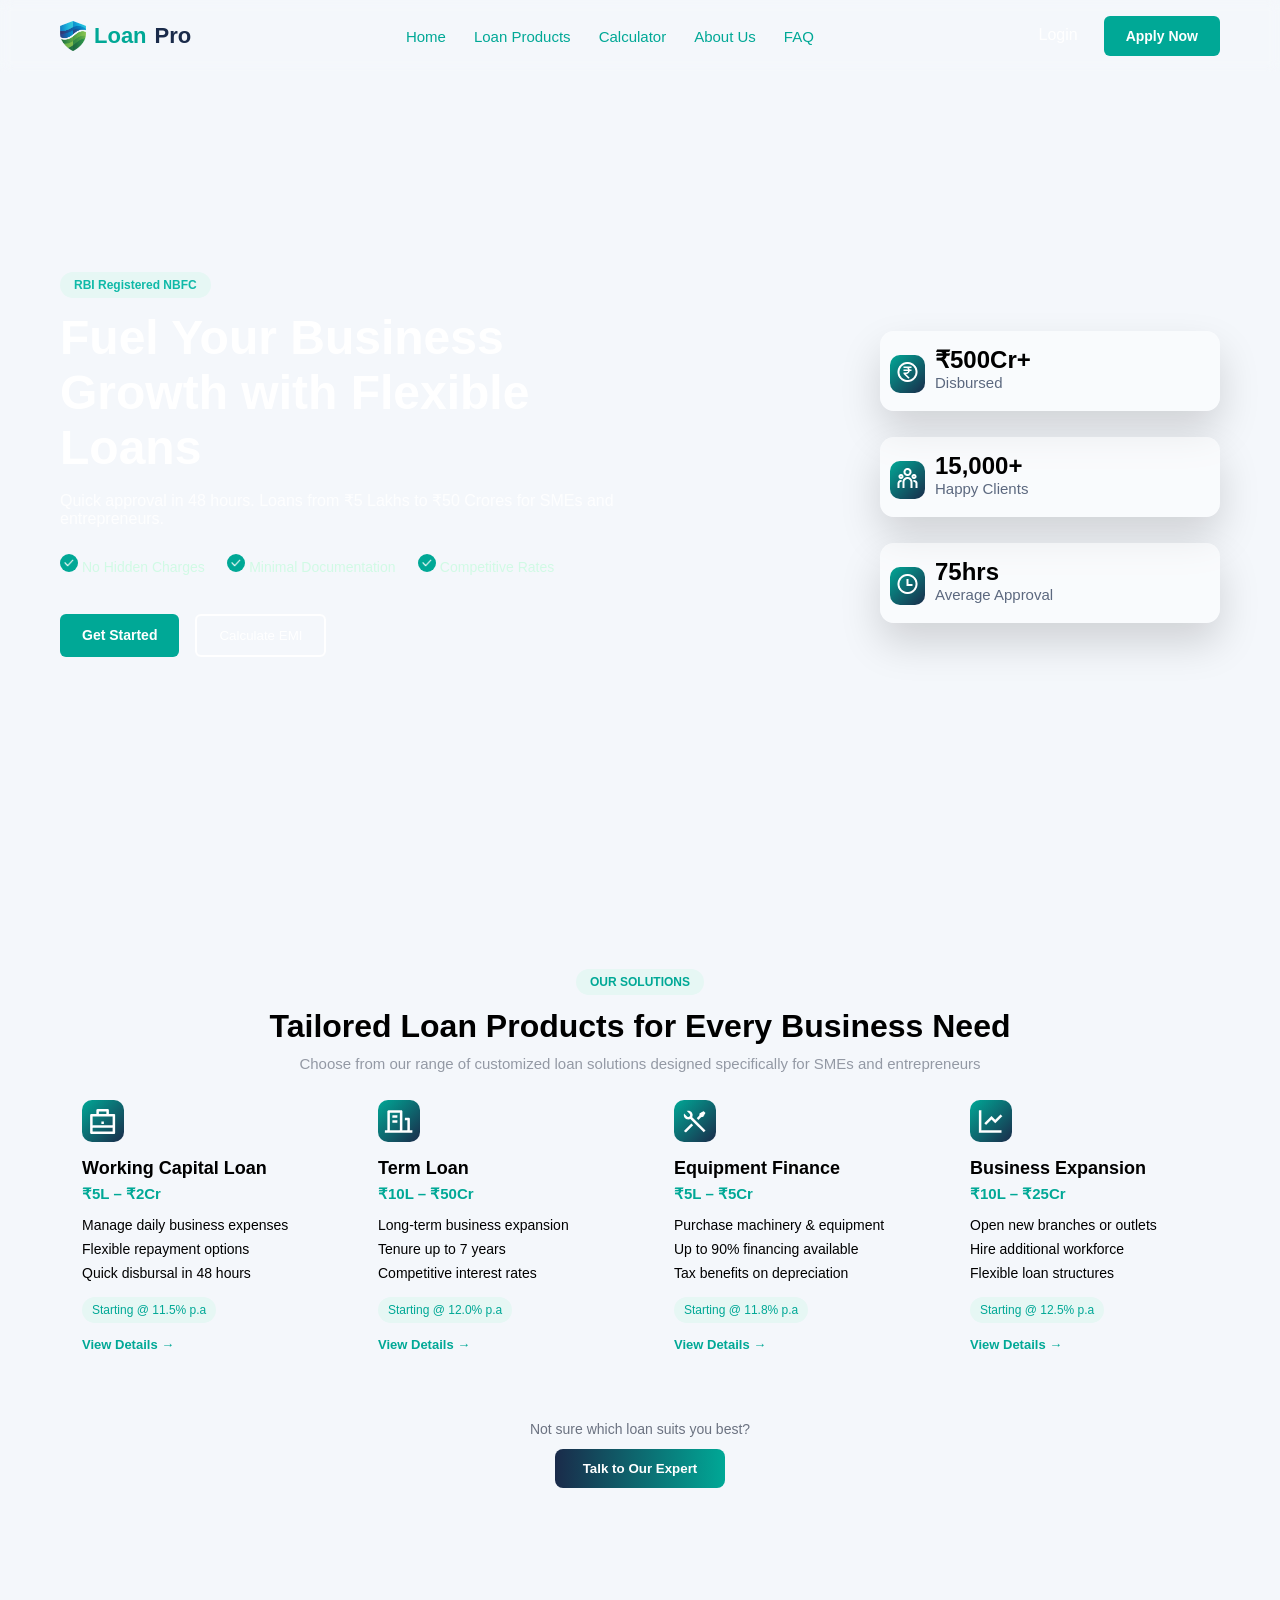
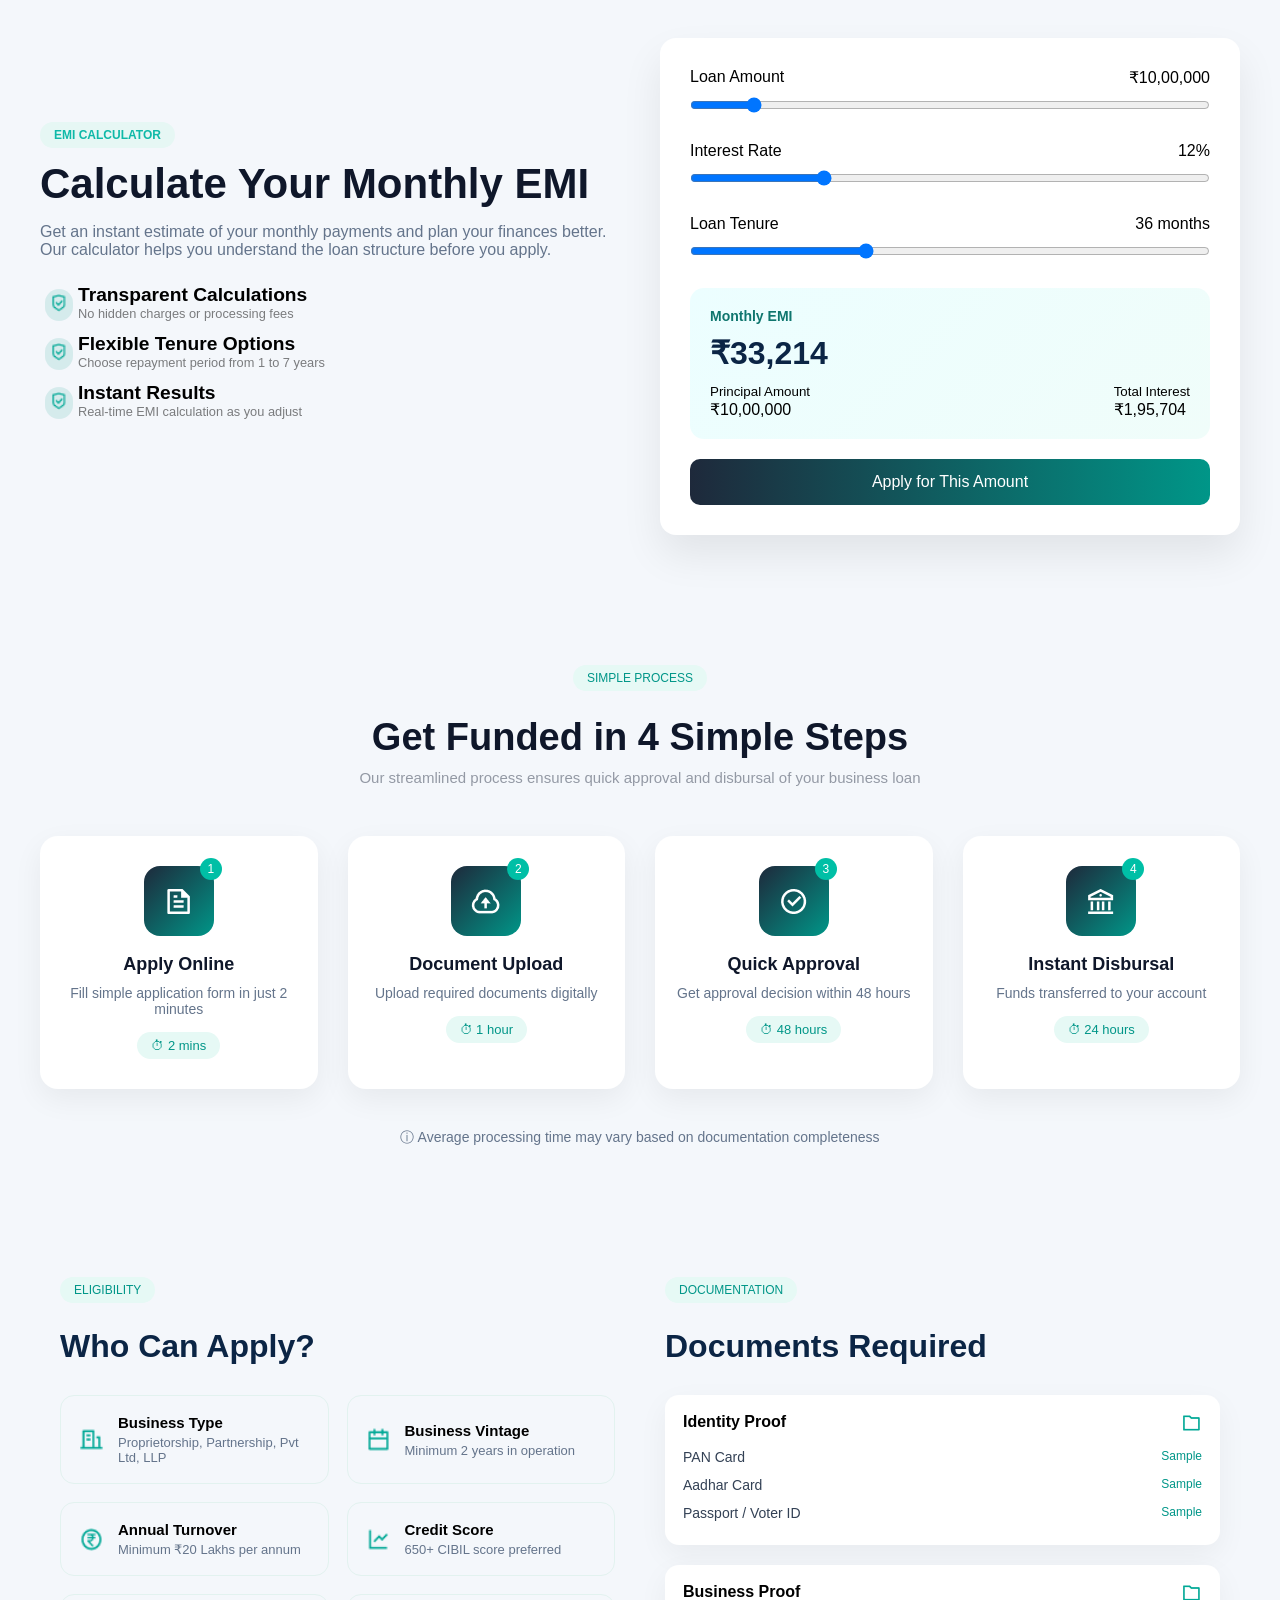
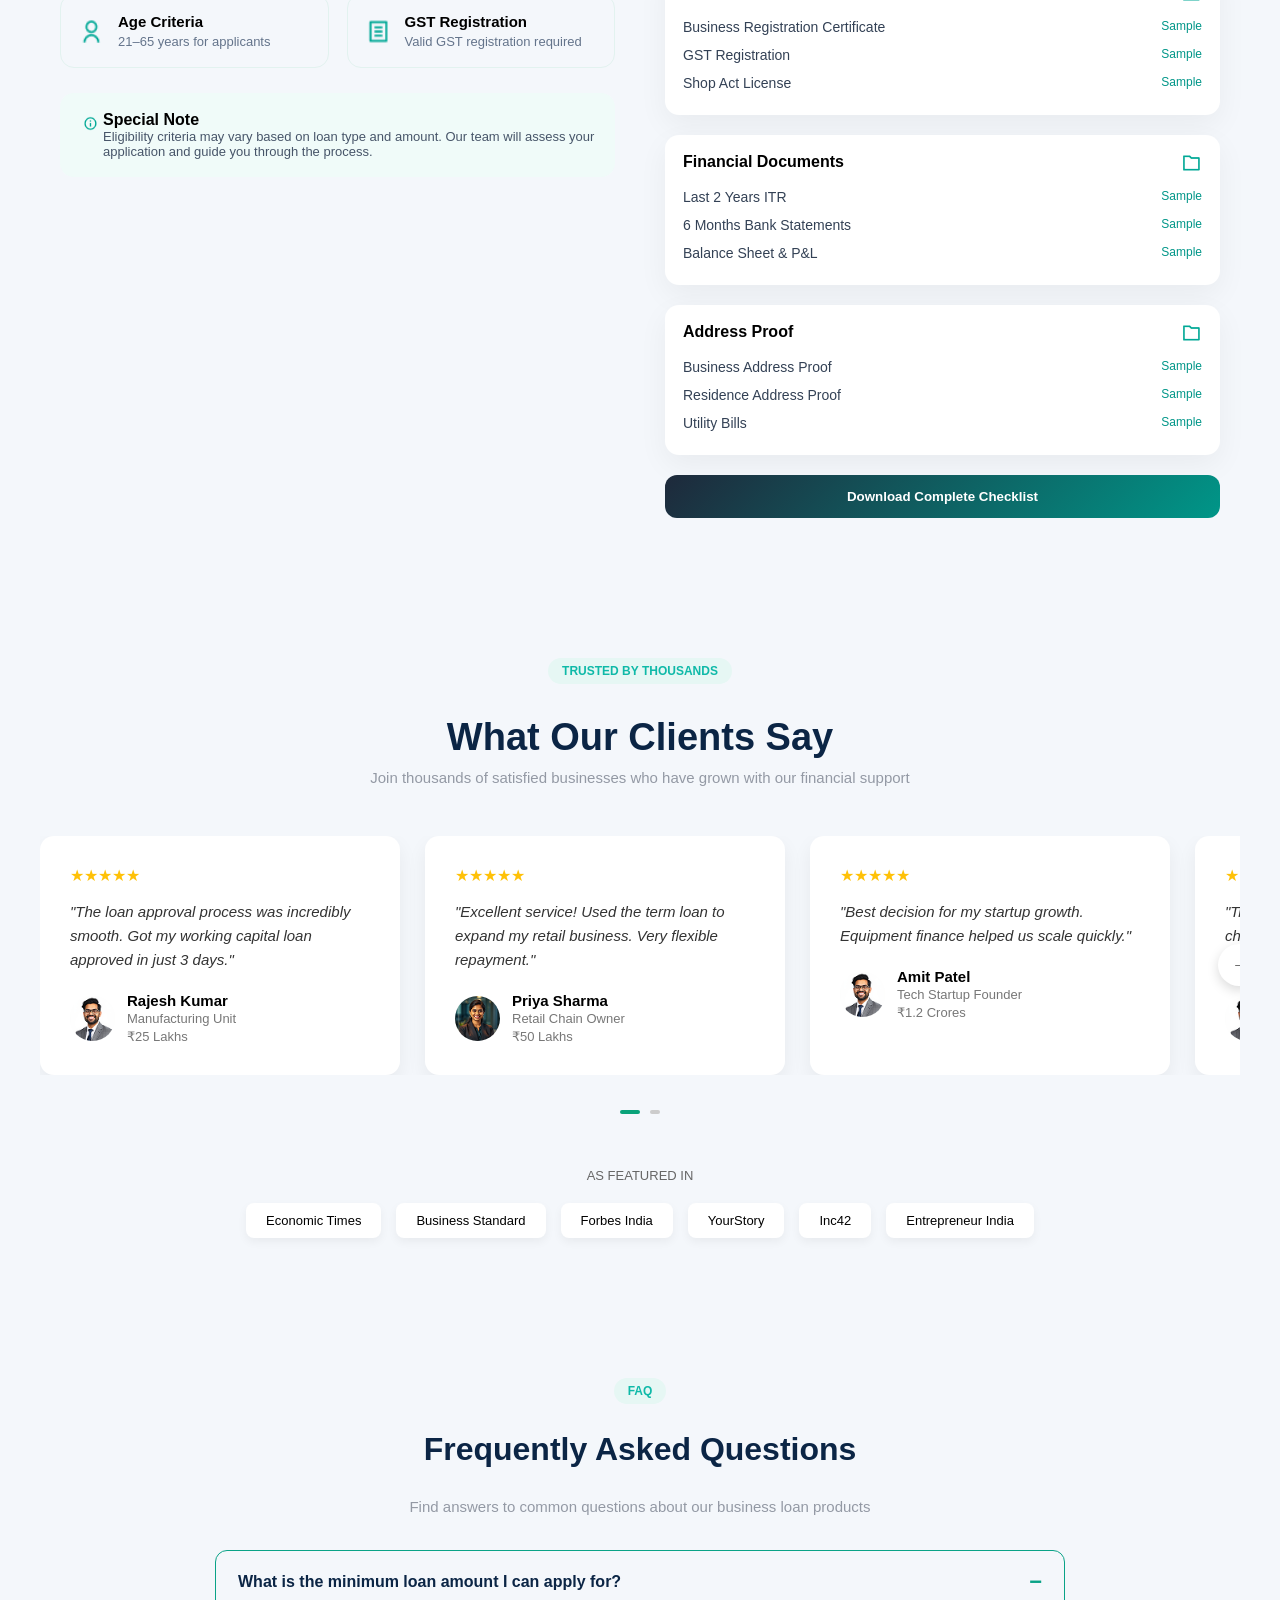
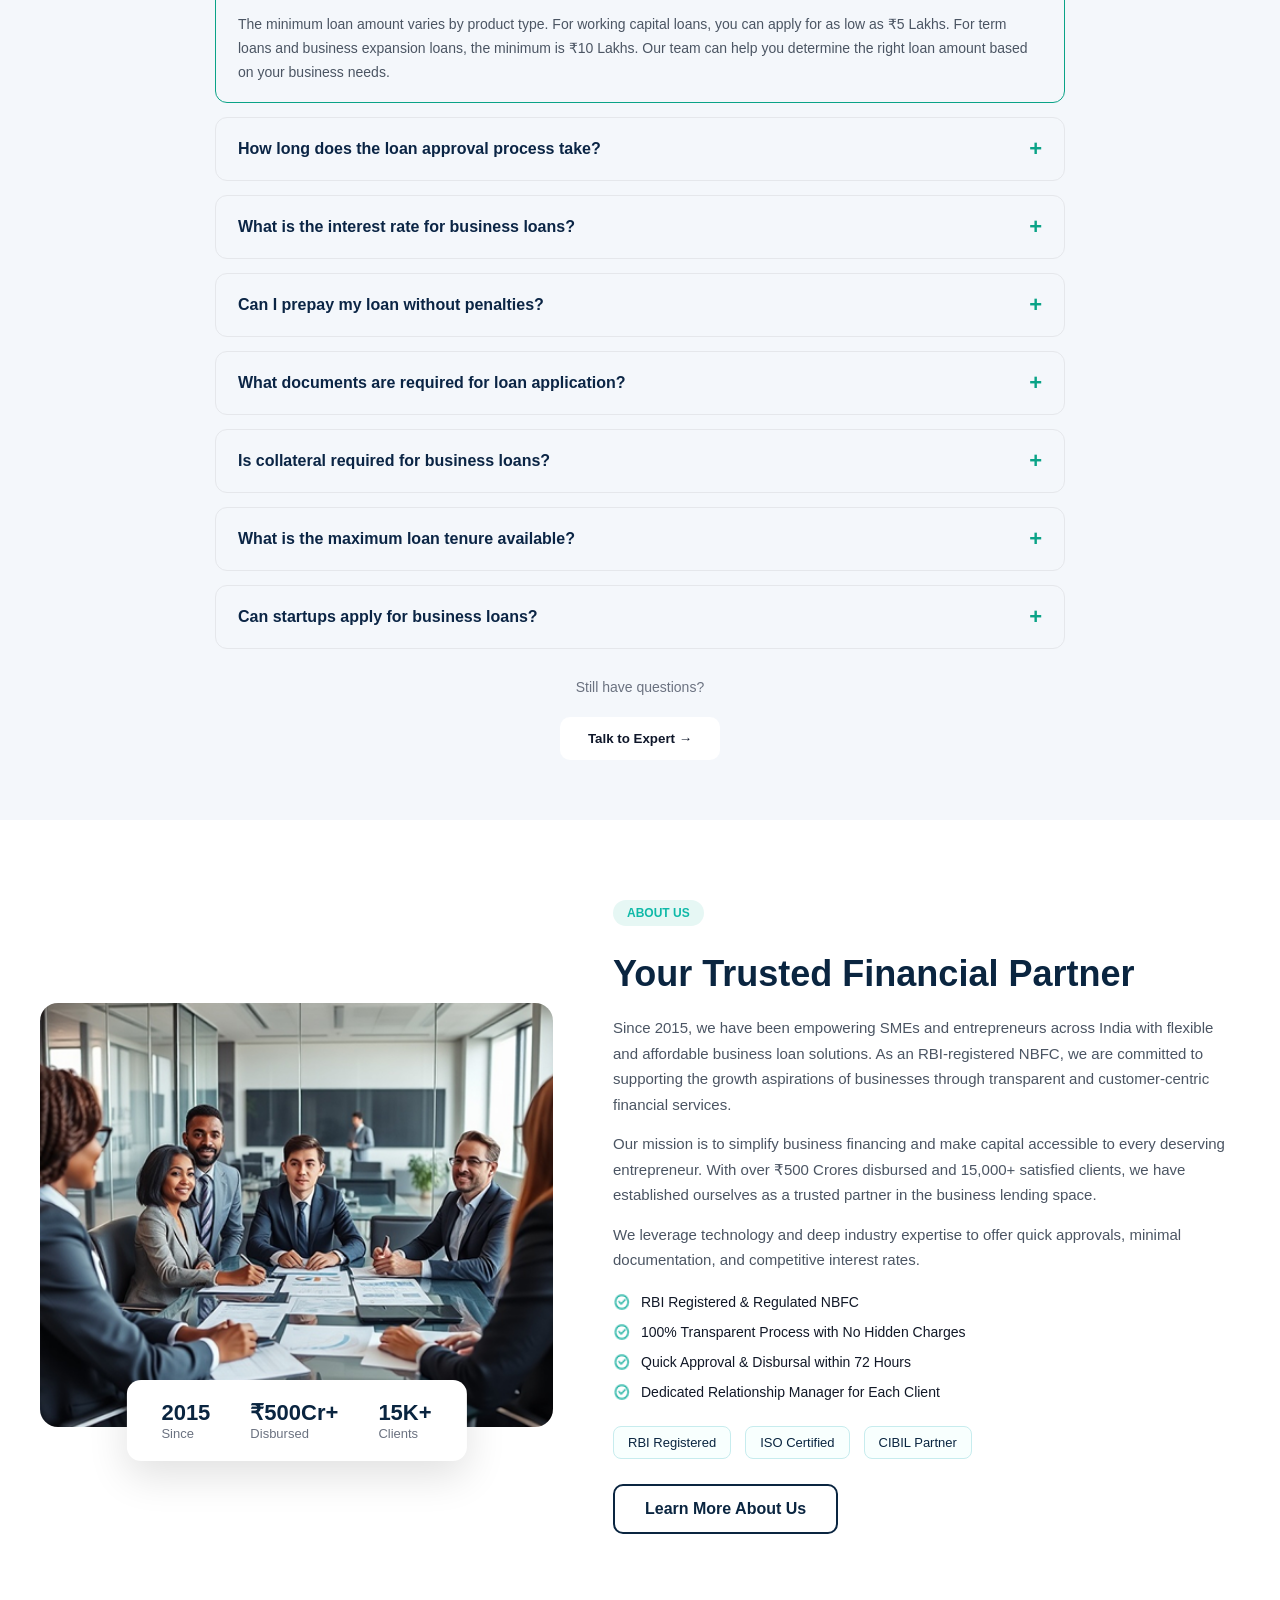
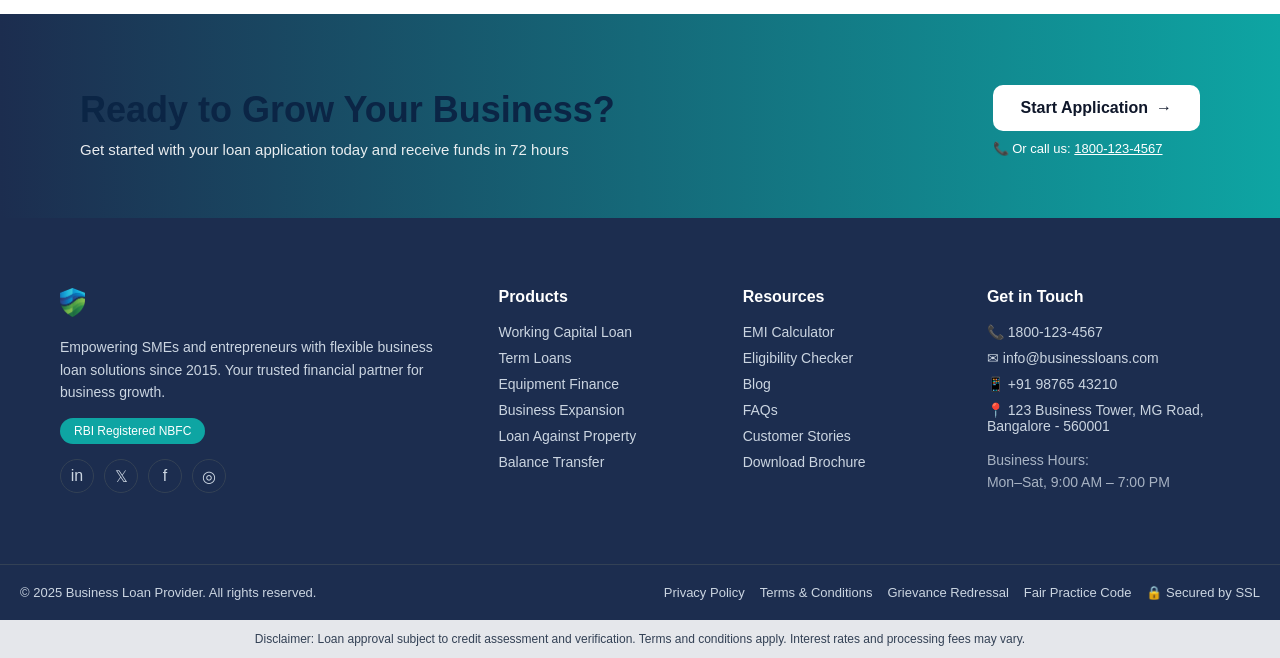
==== index.html @ 63d8c508 "first commit" ====
<!DOCTYPE html>
<html lang="en">
<head>
  <meta charset="UTF-8" />
  <meta name="viewport" content="width=device-width, initial-scale=1.0" />
  <!-- Primary SEO -->
  <title>Business Loans for SMEs in India | Quick Approval in 48 Hours – LoanPro</title>
  <meta name="description" content="Get instant business loans from ₹5 Lakhs to ₹50 Crores. RBI registered NBFC offering working capital, term loans & equipment finance with quick approval and minimal documentation." />
  <meta name="keywords" content="business loan, SME loan, working capital loan, term loan, equipment finance, RBI registered NBFC, instant business loan India" />
  <meta name="author" content="LoanPro" />
  <meta name="robots" content="index, follow" />

  <!-- Canonical -->
  <link rel="canonical" href="https://www.loanpro.com/" />

  <!-- Open Graph (Facebook / LinkedIn) -->
  <meta property="og:title" content="Business Loans for SMEs | Quick Approval – LoanPro" />
  <meta property="og:description" content="Flexible business loans with fast approval, competitive rates & transparent process. Apply online today." />
  <meta property="og:type" content="website" />
  <meta property="og:url" content="https://www.loanpro.com/" />
  <meta property="og:image" content="https://www.loanpro.com/img_res/loan_Pro.png" />

  <!-- Twitter Card -->
  <meta name="twitter:card" content="summary_large_image" />
  <meta name="twitter:title" content="Business Loans for SMEs | LoanPro" />
  <meta name="twitter:description" content="Loans from ₹5L to ₹50Cr with quick approval & minimal documents." />
  <meta name="twitter:image" content="https://www.loanpro.com/img_res/loan_Pro.png" />

  <link rel="stylesheet" href="style.css" />
</head>
<body>

<header class="navbar">
  <div class="logo">
    <img src="img_res/loan_Pro.png" alt="LoanPro Logo">
    Loan<span>Pro</span>
  </div>

  <nav class="nav-links" id="navLinks">
    <a href="#">Home</a>
    <a href="#">Loan Products</a>
    <a href="#">Calculator</a>
    <a href="#">About Us</a>
    <a href="#">FAQ</a>
  </nav>

  <div class="nav-actions">
    <a href="#" class="login">Login</a>
    <a href="#" class="btn-primary">Apply Now</a>
  </div>

  <div class="menu-icon" onclick="toggleMenu()">☰</div>
</header>


<section class="hero">

  <!-- LEFT CONTENT -->
  <div class="hero-content">
    <span class="badge">RBI Registered NBFC</span>

    <h1>Fuel Your Business<br>Growth with Flexible Loans</h1>

    <p>
      Quick approval in 48 hours. Loans from ₹5 Lakhs to ₹50 Crores
      for SMEs and entrepreneurs.
    </p>

      <div class="features">
      <span><img class="tick-icon" src="img_res/icons/tick.png" alt="tick icon"> No Hidden Charges</span>
      <span><img class="tick-icon" src="img_res/icons/tick.png" alt="tick icon"> Minimal Documentation</span>
      <span><img class="tick-icon" src="img_res/icons/tick.png" alt="tick icon"> Competitive Rates</span>
    </div>
    <br>

    <div class="hero-buttons">
      <button class="btn-primary">Get Started</button>
      <button class="btn-outline">Calculate EMI</button>
    </div>

  
  </div>

  <!-- RIGHT STATS -->
  <div class="stats-wrapper">
  <div class="stat-card">
    <div class="stat-card-flex">
      <div class="stat-card-icon">
        <img src="img_res/icons/rupees.png" alt="">
      </div>
      <div class="stat-card-text">  <h2>₹500Cr+</h2>
        <p>Disbursed</p></div>
    </div>

    <div class="stat-popup">
      Total loan amount successfully disbursed
    </div>
  
  </div>

  <div class="stat-card">
    <div class="stat-card-flex">
      <div class="stat-card-icon">
        <img src="img_res/icons/peoples.png" alt="">
      </div>
      <div class="stat-card-text">
      <h2>15,000+</h2>
      <p>Happy Clients</p></div>
    </div>

      <div class="stat-popup">Businesses funded across India</div>
    </div>


    <div class="stat-card">
    <div class="stat-card-flex">
      <div class="stat-card-icon">
        <img src="img_res/icons/clock.png" alt="">
      </div>
      <div class="stat-card-text">
      <h2>75hrs</h2>
      <p>Average Approval</p></div>
    </div>

      <div class="stat-popup">Aerage time of approval</div>
    </div>
</div>
</section>
<!-- SOLUTIONS -->
<section class="solutions">

  <span class="section-badge">OUR SOLUTIONS</span>
  <h2>Tailored Loan Products for Every Business Need</h2>
  <p class="subtitle">
    Choose from our range of customized loan solutions designed specifically
    for SMEs and entrepreneurs
  </p>

  <div class="card-grid">

    <!-- CARD 1 -->
    <div class="loan-card">
      <div class="loan-icon"><img src="img_res/icons/work.png" alt=""></div>
      <h3>Working Capital Loan</h3>
      <h4>₹5L – ₹2Cr</h4>
      <ul>
        <li>Manage daily business expenses</li>
        <li>Flexible repayment options</li>
        <li>Quick disbursal in 48 hours</li>
      </ul>
      <span class="rate">Starting @ 11.5% p.a</span>
      <br>
      <a href="#" class="details">View Details →</a>

      <div class="hover-popup">
        Ideal for short-term operational needs
      </div>
    </div>

    <!-- CARD 2 -->
    <div class="loan-card">
      <div class="loan-icon"><img src="img_res/icons/bulding.png" alt=""></div>
      <h3>Term Loan</h3>
      <h4>₹10L – ₹50Cr</h4>
      <ul>
        <li>Long-term business expansion</li>
        <li>Tenure up to 7 years</li>
        <li>Competitive interest rates</li>
      </ul>
      <span class="rate">Starting @ 12.0% p.a</span>
      <br>
      <a href="#" class="details">View Details →</a>

      <div class="hover-popup">
        Best for large-scale investments
      </div>
    </div>

    <!-- CARD 3 -->
    <div class="loan-card">
      <div class="loan-icon"><img src="img_res/icons/equipment.png" alt=""></div>
      <h3>Equipment Finance</h3>
      <h4>₹5L – ₹5Cr</h4>
      <ul>
        <li>Purchase machinery & equipment</li>
        <li>Up to 90% financing available</li>
        <li>Tax benefits on depreciation</li>
      </ul>
      <span class="rate">Starting @ 11.8% p.a</span>
      <br>
      <a href="#" class="details">View Details →</a>

      <div class="hover-popup">
        Upgrade infrastructure easily
      </div>
    </div>

    <!-- CARD 4 -->
    <div class="loan-card">
      <div class="loan-icon"><img src="img_res/icons/graph.png" alt=""></div>
      <h3>Business Expansion</h3>
      <h4>₹10L – ₹25Cr</h4>
      <ul>
        <li>Open new branches or outlets</li>
        <li>Hire additional workforce</li>
        <li>Flexible loan structures</li>
      </ul>
      <span class="rate">Starting @ 12.5% p.a</span>
      <br>
      <a href="#" class="details">View Details →</a>

      <div class="hover-popup">
        Scale your business confidently
      </div>
    </div>

  </div>

  <p class="help-text">Not sure which loan suits you best?</p>
  <button class="expert-btn">Talk to Our Expert</button>

</section>

<!-- emi calculator -->

<section class="emi-section">
  <div class="emi-container">

    <!-- LEFT CONTENT -->
    <div class="emi-left">
      <span class="badge">EMI CALCULATOR</span>
      <h1>Calculate Your Monthly EMI</h1>
      <p class="desc">
        Get an instant estimate of your monthly payments and plan your finances better. Our calculator helps you understand the loan structure before you apply.
      </p>

      <div class="features">
        <div class="features-card">
          <div class="features-icon"><img src="img_res/icons/shieldMark.png" alt=""></div>
          <div class="features-text">
            <h5>Transparent Calculations</h5>
        <p>No hidden charges or processing fees</p>
          </div>
        </div>
      <div class="features-card">
          <div class="features-icon"><img src="img_res/icons/shieldMark.png" alt=""></div>
          <div class="features-text">
            <h5>Flexible Tenure Options</h5>
        <p>Choose repayment period from 1 to 7 years</p>
          </div>
        </div>
        <div class="features-card">
          <div class="features-icon"><img src="img_res/icons/shieldMark.png" alt=""></div>
          <div class="features-text">
            <h5>Instant Results</h5>
        <p>Real-time EMI calculation as you adjust</p>
          </div>
        </div>
      </div>
    </div>

    <!-- RIGHT CARD -->
    <div class="emi-card">

      <div class="slider-group">
        <label>Loan Amount <span id="loanAmountValue">₹10,00,000</span></label>
        <input type="range" min="500000" max="5000000" step="50000" value="1000000" id="loanAmount">
      </div>

      <div class="slider-group">
        <label>Interest Rate <span id="interestValue">12%</span></label>
        <input type="range" min="8" max="24" step="0.1" value="12" id="interestRate">
      </div>

      <div class="slider-group">
        <label>Loan Tenure <span id="tenureValue">36 months</span></label>
        <input type="range" min="12" max="84" step="1" value="36" id="loanTenure">
      </div>

      <div class="result-box">
        <h3>Monthly EMI</h3>
        <h2 id="emiValue">₹33,214</h2>

        <div class="result-row">
          <div>
            <small>Principal Amount</small>
            <p id="principal">₹10,00,000</p>
          </div>
          <div>
            <small>Total Interest</small>
            <p id="totalInterest">₹1,95,704</p>
          </div>
        </div>
      </div>

      <button class="apply-btn">Apply for This Amount</button>

    </div>

  </div>
</section>
<!-- simple process -->
 <section class="process-section">
  <span class="tag">SIMPLE PROCESS</span>
  <h2>Get Funded in 4 Simple Steps</h2>
  <p class="subtitle">
    Our streamlined process ensures quick approval and disbursal of your business loan
  </p>

  <div class="steps-container">

    <div class="step-card">
      <div class="icon-box">
        <img src="img_res/icons/form.png" alt="Apply"/>
        <span class="step-num">1</span>
      </div>
      <h3>Apply Online</h3>
      <p>Fill simple application form in just 2 minutes</p>
      <span class="time">⏱ 2 mins</span>
    </div>

    <div class="step-card">
      <div class="icon-box">
        <img src="img_res/icons/cloud.png" alt="Upload"/>
        <span class="step-num">2</span>
      </div>
      <h3>Document Upload</h3>
      <p>Upload required documents digitally</p>
      <span class="time">⏱ 1 hour</span>
    </div>

    <div class="step-card">
      <div class="icon-box">
        <img src="img_res/icons/approve.png" alt="Approval"/>
        <span class="step-num">3</span>
      </div>
      <h3>Quick Approval</h3>
      <p>Get approval decision within 48 hours</p>
      <span class="time">⏱ 48 hours</span>
    </div>

    <div class="step-card">
      <div class="icon-box">
        <img src="img_res/icons/prefeitura_Digital.png" alt="Disbursal"/>
        <span class="step-num">4</span>
      </div>
      <h3>Instant Disbursal</h3>
      <p>Funds transferred to your account</p>
      <span class="time">⏱ 24 hours</span>
    </div>

  </div>

  <p class="note">
    ⓘ Average processing time may vary based on documentation completeness
  </p>
</section>

<!-- eligiblity & Documentation -->

<section class="eligibility-docs">

  <!-- LEFT -->
  <div class="left">
    <span class="tag">ELIGIBILITY</span>
    <h2>Who Can Apply?</h2>

    <div class="grid">
      <div class="info-box">
        <img src="img_res/icons/building_green.png" />
        <div>
          <h4>Business Type</h4>
          <p>Proprietorship, Partnership, Pvt Ltd, LLP</p>
        </div>
      </div>

      <div class="info-box">
        <img src="img_res/icons/calender_green.png" />
        <div>
          <h4>Business Vintage</h4>
          <p>Minimum 2 years in operation</p>
        </div>
      </div>

      <div class="info-box">
        <img src="img_res/icons/rupees_green.png" />
        <div>
          <h4>Annual Turnover</h4>
          <p>Minimum ₹20 Lakhs per annum</p>
        </div>
      </div>

      <div class="info-box">
        <img src="img_res/icons/graph_green.png" />
        <div>
          <h4>Credit Score</h4>
          <p>650+ CIBIL score preferred</p>
        </div>
      </div>

      <div class="info-box">
        <img src="img_res/icons/profile_green.png" />
        <div>
          <h4>Age Criteria</h4>
          <p>21–65 years for applicants</p>
        </div>
      </div>

      <div class="info-box">
        <img src="img_res/icons/form_green.png" />
        <div>
          <h4>GST Registration</h4>
          <p>Valid GST registration required</p>
        </div>
      </div>
    </div>

    <div class="special-note">
       <img src="img_res/icons/info_green.png" />
      <div>
        <strong>Special Note</strong>
      <p>
        Eligibility criteria may vary based on loan type and amount.
        Our team will assess your application and guide you through the process.
      </p>
      </div>
    </div>
  </div>

  <!-- RIGHT -->
  <div class="right">
    <span class="tag">DOCUMENTATION</span>
    <h2>Documents Required</h2>

    <div class="doc-box">
      <div class="doc-head">
        <h4>Identity Proof</h4>
        <img src="img_res/icons/folder_green.png">
      </div>
      <ul>
        <li>PAN Card <a>Sample</a></li>
        <li>Aadhar Card <a>Sample</a></li>
        <li>Passport / Voter ID <a>Sample</a></li>
      </ul>
    </div>

    <div class="doc-box">
      <div class="doc-head">
        <h4>Business Proof</h4>
        <img src="img_res/icons/folder_green.png">
      </div>
      <ul>
        <li>Business Registration Certificate <a>Sample</a></li>
        <li>GST Registration <a>Sample</a></li>
        <li>Shop Act License <a>Sample</a></li>
      </ul>
    </div>

    <div class="doc-box">
      <div class="doc-head">
        <h4>Financial Documents</h4>
        <img src="img_res/icons/folder_green.png">
      </div>
      <ul>
        <li>Last 2 Years ITR <a>Sample</a></li>
        <li>6 Months Bank Statements <a>Sample</a></li>
        <li>Balance Sheet & P&L <a>Sample</a></li>
      </ul>
    </div>

    <div class="doc-box">
      <div class="doc-head">
        <h4>Address Proof</h4>
        <img src="img_res/icons/folder_green.png">
      </div>
      <ul>
        <li>Business Address Proof <a>Sample</a></li>
        <li>Residence Address Proof <a>Sample</a></li>
        <li>Utility Bills <a>Sample</a></li>
      </ul>
    </div>

    <button class="download-btn">Download Complete Checklist</button>
  </div>

</section>

<!-- clients -->
<section class="testimonials">
  <span class="badge">TRUSTED BY THOUSANDS</span>
  <h2>What Our Clients Say</h2>
  <p class="subtitle">
    Join thousands of satisfied businesses who have grown with our financial support
  </p>

  <div class="slider-container">
    <button class="nav prev">&#8592;</button>

    <div class="slider" id="slider"></div>

    <button class="nav next">&#8594;</button>
  </div>

  <div class="dots" id="dots"></div>

  <p class="featured">AS FEATURED IN</p>
  <div class="logos">
    <span>Economic Times</span>
    <span>Business Standard</span>
    <span>Forbes India</span>
    <span>YourStory</span>
    <span>Inc42</span>
    <span>Entrepreneur India</span>
  </div>
</section>

<!-- faq -->
 <section class="faq-section">
  <span class="badge">FAQ</span>
  <h2>Frequently Asked Questions</h2>
  <p class="subtitle">
    Find answers to common questions about our business loan products
  </p>

  <div class="faq-container">

    <!-- FAQ ITEM -->
    <div class="faq-item active">
      <div class="faq-question">
        <h4>What is the minimum loan amount I can apply for?</h4>
        <span class="icon">−</span>
      </div>
      <div class="faq-answer">
        <p>
          The minimum loan amount varies by product type. For working capital loans,
          you can apply for as low as ₹5 Lakhs. For term loans and business expansion loans,
          the minimum is ₹10 Lakhs. Our team can help you determine the right loan amount
          based on your business needs.
        </p>
      </div>
    </div>

    <div class="faq-item">
      <div class="faq-question">
        <h4>How long does the loan approval process take?</h4>
        <span class="icon">+</span>
      </div>
      <div class="faq-answer">
        <p>
          Our streamlined process ensures quick approval. Once you submit your complete
          application with all required documents, you can expect an approval decision
          within 48 hours. After approval, funds are typically disbursed within 24 hours.
        </p>
      </div>
    </div>

    <div class="faq-item">
      <div class="faq-question">
        <h4>What is the interest rate for business loans?</h4>
        <span class="icon">+</span>
      </div>
      <div class="faq-answer">
        <p>
          Interest rates start from 11.5% p.a. and vary based on factors such as loan amount,
          tenure, business profile, credit score, and financial health.
        </p>
      </div>
    </div>

    <div class="faq-item">
      <div class="faq-question">
        <h4>Can I prepay my loan without penalties?</h4>
        <span class="icon">+</span>
      </div>
      <div class="faq-answer">
        <p>
          Yes, prepayment options are available. Charges (if any) depend on the loan product
          and tenure. Our team will clearly communicate applicable terms.
        </p>
      </div>
    </div>

    <div class="faq-item">
      <div class="faq-question">
        <h4>What documents are required for loan application?</h4>
        <span class="icon">+</span>
      </div>
      <div class="faq-answer">
        <p>
          Documents typically include identity proof, address proof, business registration,
          GST details, bank statements, and financial statements.
        </p>
      </div>
    </div>

    <div class="faq-item">
      <div class="faq-question">
        <h4>Is collateral required for business loans?</h4>
        <span class="icon">+</span>
      </div>
      <div class="faq-answer">
        <p>
          Some loan products are collateral-free, while others may require collateral
          depending on loan size and risk profile.
        </p>
      </div>
    </div>

    <div class="faq-item">
      <div class="faq-question">
        <h4>What is the maximum loan tenure available?</h4>
        <span class="icon">+</span>
      </div>
      <div class="faq-answer">
        <p>
          Loan tenure can range from 1 year to 7 years depending on the loan product.
        </p>
      </div>
    </div>

    <div class="faq-item">
      <div class="faq-question">
        <h4>Can startups apply for business loans?</h4>
        <span class="icon">+</span>
      </div>
      <div class="faq-answer">
        <p>
          Yes, startups with minimum operational history and financial stability
          can apply for eligible loan products.
        </p>
      </div>
    </div>

  </div>

  <p class="help-text">Still have questions?</p>
  <button class="cta-btn">Talk to Expert →</button>
</section>

<!-- about -->

<section class="about-section">
  <div class="about-container">

    <!-- LEFT IMAGE -->
    <div class="about-image">
      <img src="img_res/icons/about_us.png" alt="About us image"/>

      <div class="stats-card">
        <div class="stat">
          <h3>2015</h3>
          <p>Since</p>
        </div>
        <div class="stat">
          <h3>₹500Cr+</h3>
          <p>Disbursed</p>
        </div>
        <div class="stat">
          <h3>15K+</h3>
          <p>Clients</p>
        </div>
      </div>
    </div>

    <!-- RIGHT CONTENT -->
    <div class="about-content">
      <span class="badge">ABOUT US</span>
      <h2>Your Trusted Financial Partner</h2>

      <p>
        Since 2015, we have been empowering SMEs and entrepreneurs across India
        with flexible and affordable business loan solutions. As an RBI-registered
        NBFC, we are committed to supporting the growth aspirations of businesses
        through transparent and customer-centric financial services.
      </p>

      <p>
        Our mission is to simplify business financing and make capital accessible
        to every deserving entrepreneur. With over ₹500 Crores disbursed and
        15,000+ satisfied clients, we have established ourselves as a trusted
        partner in the business lending space.
      </p>

      <p>
        We leverage technology and deep industry expertise to offer quick approvals,
        minimal documentation, and competitive interest rates.
      </p>

      <ul class="features">
        <li>
          <img src="img_res/icons/tick_green.png" alt="tick" />
          RBI Registered & Regulated NBFC
        </li>
        <li>
          <img src="img_res/icons/tick_green.png" alt="tick" />
          100% Transparent Process with No Hidden Charges
        </li>
        <li>
          <img src="img_res/icons/tick_green.png" alt="tick" />
          Quick Approval & Disbursal within 72 Hours
        </li>
        <li>
          <img src="img_res/icons/tick_green.png" alt="tick" />
          Dedicated Relationship Manager for Each Client
        </li>
      </ul>

      <div class="certifications">
        <span>RBI Registered</span>
        <span>ISO Certified</span>
        <span>CIBIL Partner</span>
      </div>

      <a href="#" class="learn-btn">Learn More About Us</a>
    </div>

  </div>
</section>

<!-- CTA SECTION -->
<section class="cta-section">
  <div class="cta-content">
    <h2>Ready to Grow Your Business?</h2>
    <p>Get started with your loan application today and receive funds in 72 hours</p>
  </div>

  <div class="cta-action">
    <a href="#" class="cta-btn">
      Start Application <span>→</span>
    </a>
    <p class="cta-call">
      📞 Or call us: <a href="#">1800-123-4567</a>
    </p>
  </div>
</section>

<!-- FOOTER -->
<footer class="footer">
  <div class="footer-top">

    <!-- ABOUT -->
    <div class="footer-col">
      <img src="img_res/loan_Pro.png" class="footer-logo" alt="Logo">
      <p>
        Empowering SMEs and entrepreneurs with flexible business loan solutions
        since 2015. Your trusted financial partner for business growth.
      </p>
      <span class="nbfc-badge">RBI Registered NBFC</span>

      <div class="social-icons">
        <a href="#">in</a>
        <a href="#">𝕏</a>
        <a href="#">f</a>
        <a href="#">◎</a>
      </div>
    </div>

    <!-- PRODUCTS -->
    <div class="footer-col">
      <h4>Products</h4>
      <ul>
        <li><a href="#">Working Capital Loan</a></li>
        <li><a href="#">Term Loans</a></li>
        <li><a href="#">Equipment Finance</a></li>
        <li><a href="#">Business Expansion</a></li>
        <li><a href="#">Loan Against Property</a></li>
        <li><a href="#">Balance Transfer</a></li>
      </ul>
    </div>

    <!-- RESOURCES -->
    <div class="footer-col">
      <h4>Resources</h4>
      <ul>
        <li><a href="#">EMI Calculator</a></li>
        <li><a href="#">Eligibility Checker</a></li>
        <li><a href="#">Blog</a></li>
        <li><a href="#">FAQs</a></li>
        <li><a href="#">Customer Stories</a></li>
        <li><a href="#">Download Brochure</a></li>
      </ul>
    </div>

    <!-- CONTACT -->
    <div class="footer-col">
      <h4>Get in Touch</h4>
      <ul class="contact">
        <li>📞 1800-123-4567</li>
        <li>✉ info@businessloans.com</li>
        <li>📱 +91 98765 43210</li>
        <li>📍 123 Business Tower, MG Road, Bangalore - 560001</li>
      </ul>

      <p class="hours">
        Business Hours:<br>
        Mon–Sat, 9:00 AM – 7:00 PM
      </p>
    </div>

  </div>

  <!-- FOOTER BOTTOM -->
  <div class="footer-bottom">
    <p>© 2025 Business Loan Provider. All rights reserved.</p>

    <div class="footer-links">
      <a href="#">Privacy Policy</a>
      <a href="#">Terms & Conditions</a>
      <a href="#">Grievance Redressal</a>
      <a href="#">Fair Practice Code</a>
      <span>🔒 Secured by SSL</span>
    </div>
  </div>

  <div class="disclaimer">
    Disclaimer: Loan approval subject to credit assessment and verification.
    Terms and conditions apply. Interest rates and processing fees may vary.
  </div>
</footer>




<script src="script.js"></script>
<script src="emicalculator.js"></script>
<script src="testimonial.js"></script>
<script src="faq.js"></script>
</body>
</html>
---- style.css ----
:root {
  --primary-color: #00a896;
  --secondary-color: #1a2b4a;
  --white: #ffffff;
  --black:#000000;
}

/* RESET */
* {
  margin: 0;
  padding: 0;
  box-sizing: border-box;
  font-family: "Segoe UI", sans-serif;
}

body {
  background: #f4f7fb;
}

/* NAVBAR */
.navbar {
  padding: 16px 60px;
  display: flex;
  align-items: center;
  justify-content: space-between;
  position: relative;
   position: sticky;
  top: 0;
  z-index: 1000;
  backdrop-filter: blur(6px);
}

/* LOGO */
.logo {
  color: var(--primary-color);
  font-size: 22px;
  font-weight: 700;
  display: flex;
  align-items: center;
  gap: 8px;
}

.logo img {
  width: 26px;
}

.logo span {
  color: var(--secondary-color);
}

/* NAV LINKS */
.nav-links {
  display: flex;
  align-items: center;
}

.nav-links a {
  color: var(--primary-color);
  margin: 0 14px;
  text-decoration: none;
  font-size: 15px;
  position: relative;
  transition: color 0.3s;
}

.nav-links a:hover {
  color: var(--secondary-color);
}

/* ACTIONS */
.nav-actions {
  display: flex;
  gap: 16px;
}

.login {
  color: var(--white);
  padding: 10px;
  text-decoration: none;
}

.login:hover {
  color: var(--primary-color);
}

/* BUTTON */
.btn-primary {
  background: var(--primary-color);
  color: var(--white);
  padding: 10px 18px;
  border-radius: 8px;
  text-decoration: none;
  font-size: 14px;
  font-weight: 600;
  transition: all 0.3s ease;
}

.btn-primary:hover {
  background: #08918f;
  transform: translateY(-1px);
}

/* MENU ICON */
.menu-icon {
  display: none;
  font-size: 26px;
  color: var(--white);
  cursor: pointer;
}

/* MOBILE */
@media (max-width: 900px) {
  .navbar {
    padding: 16px 24px;
  }

  .nav-links {
    position: absolute;
    top: 70px;
    left: 0;
    width: 100%;
    background: var(--white);
    flex-direction: column;
    align-items: center;
    display: none;
    padding: 20px 0;
  }

  .nav-links a {
    margin: 12px 0;
    font-size: 16px;
  }

  .nav-links.active {
    display: flex;
  }

  .nav-actions {
    display: none;
  }

  .menu-icon {
    display: block;
  }
}

/* HERO */
.hero {
  min-height: 90vh;
  background: linear-gradient(
      rgba(0, 0, 0, 0.5)
    ),
    url("img_res/hero.jpg")
      center/cover no-repeat;

  padding: 80px 60px;
  display: flex;
  justify-content: space-between;
  align-items: center;
  color: white;
}

.hero-content {
  max-width: 600px;
}

.badge {
  background: var(--primary-color);
  padding: 6px 14px;
  border-radius: 20px;
  display: inline-block;
  margin-bottom: 20px;
  font-size: 14px;
}

.hero h1 {
  font-size: 48px;
  margin-bottom: 16px;
}

.hero p {
  opacity: 0.9;
  margin-bottom: 26px;
}

.hero-buttons {
  display: flex;
  gap: 16px;
  margin-bottom: 26px;
}

.btn-primary {
  background: var(--primary-color);
  color: white;
  padding: 12px 22px;
  border-radius: 6px;
  border: none;
  font-weight: 600;
}

.btn-outline {
  background: transparent;
  border: 2px solid white;
  color: white;
  padding: 12px 22px;
  border-radius: 6px;
}

.features span {
  margin-right: 18px;
  font-size: 14px;
  color: #d1fae5;
}

.features .tick-icon{
    background-color: var(--primary-color);
    border-radius: 10px;
    padding: 2px;
    align-items: center;
}

/*  STATS  */
.stats-wrapper {
  display: flex;
  flex-direction: column;
  gap: 26px;
}

.stat-card {
 background-color:#ffffff80 ;
  color: var(--secondary-color);
  width: 340px;
  height: 80px;
  border-radius: 14px;
  position: relative;
  box-shadow: 0 20px 40px rgba(0, 0, 0, 0.15);
  transition: transform 0.3s ease;
}

.stat-card:hover {
  transform: translateY(-6px);
}

.stat-card-flex{
    display: flex;
    justify-content: start;
    align-items: center;
}

.stat-card-icon{
     background: linear-gradient(
    135deg,
    var(--primary-color),
    var(--secondary-color)
  );
    padding: 5px;
    margin: 10px;
    border-radius: 10px;
}

/* .stat-card-text{
    padding: 5px;
    margin-top: 15px;

} */
.stat-card h2 {
  font-size: 1.5rem;
  margin-bottom: -0px;
  color: var(--black);
}

.stat-card p {
  font-size: 1rem;
  opacity: 0.7;
}

/* POPUP */
.stat-popup {
  position: absolute;
}

.stat-card-icon{
    background-color: var(--primary-color);
}

.stat-card h3 {
  font-size: 30px;
  color: var(--primary-color);
}

.stat-card p {
  font-size: 15px;
  opacity: 0.7;
}

/* POPUP */
.stat-popup {
  position: absolute;
  right: 105%;
  top: 50%;
  transform: translateY(-50%);
  background: var(--secondary-color);
  color: white;
  padding: 10px 14px;
  border-radius: 8px;
  font-size: 13px;
  white-space: nowrap;
  opacity: 0;
  pointer-events: none;
  transition: 0.3s;
}

.stat-card:hover .stat-popup {
  opacity: 1;
}


/* solution */

/* SECTION */
.solutions {
  text-align: center;
  padding: 90px 60px;
}

.section-badge {
  background: #e6f7f4;
  color: var(--primary-color);
  padding: 6px 14px;
  border-radius: 20px;
  font-size: 12px;
  font-weight: 600;
}

.solutions h2 {
  margin: 18px 0 10px;
  font-size: 32px;
  color: var(--secondary);
}

.subtitle {
  font-size: 15px;
  opacity: 0.7;
  max-width: 650px;
  margin: 0 auto 50px;
}

/* GRID */
.card-grid {
  display: grid;
  grid-template-columns: repeat(4, 1fr);
  gap: 24px;
  margin-bottom: 40px;
}

/* CARD */
.loan-card {
  background: var(--light);
  border-radius: 14px;
  padding: 28px 22px;
  text-align: left;
  position: relative;
  transition: transform 0.3s ease, box-shadow 0.3s ease;
}

.loan-card:hover {
  transform: translateY(-8px);
  box-shadow: 0 25px 45px rgba(0, 0, 0, 0.1);
}

.loan-icon {
  background: linear-gradient(
    135deg,
    var(--primary-color),
    var(--secondary-color)
  );
  width: 42px;
  height: 42px;
  border-radius: 10px;
  display: flex;
  align-items: center;
  justify-content: center;
  margin-bottom: 16px;
  font-size: 20px;
}

.loan-card h3 {
  font-size: 18px;
  margin-bottom: 6px;
  color: var(--secondary);
}

.loan-card h4 {
  font-size: 15px;
  color: var(--primary-color);
  margin-bottom: 14px;
}

.loan-card ul {
  list-style: none;
  font-size: 14px;
  margin-bottom: 16px;
}

.loan-card ul li {
  margin-bottom: 8px;
}

.rate {
  background: #e6f7f4;
  color: var(--primary-color);
  padding: 6px 10px;
  font-size: 12px;
  border-radius: 20px;
  display: inline-block;
  margin-bottom: 12px;
}

.details {
  display: inline-block;
  font-size: 13px;
  color: var(--primary-color);
  text-decoration: none;
  font-weight: 600;
}

/* HOVER POPUP */
.hover-popup {
  position: absolute;
  bottom: 110%;
  left: 50%;
  transform: translateX(-50%);
  background: var(--secondary);
  color: white;
  padding: 10px 14px;
  border-radius: 8px;
  font-size: 13px;
  white-space: nowrap;
  opacity: 0;
  pointer-events: none;
  transition: 0.3s ease;
}

.loan-card:hover .hover-popup {
  opacity: 1;
}

/* FOOTER CTA */
.help-text {
  margin-bottom: 12px;
  font-size: 14px;
}

.expert-btn {
  background: linear-gradient(
    to right,
    var(--secondary-color),
    var(--primary-color)
  );
  color: white;
  border: none;
  padding: 12px 28px;
  border-radius: 8px;
  font-weight: 600;
}

/* RESPONSIVE */
@media (max-width: 1000px) {
  .card-grid {
    grid-template-columns: repeat(2, 1fr);
  }
}

@media (max-width: 600px) {
  .card-grid {
    grid-template-columns: 1fr;
  }
}


/* emi calculator */

.emi-section {
  padding: 60px 20px;
}

.emi-container {
  max-width: 1200px;
  margin: auto;
  display: grid;
  grid-template-columns: 1fr 1fr;
  gap: 40px;
  align-items: center;
}

.badge {
  background: #e0f7f4;
  color: #009688;
  padding: 6px 14px;
  border-radius: 20px;
  font-size: 12px;
  display: inline-block;
  margin-bottom: 15px;
}

.emi-left h1 {
  font-size: 42px;
  margin-bottom: 15px;
  color: #0f172a;
}

.desc {
  color: #64748b;
  margin-bottom: 25px;
}
.features-card{
  display: flex;
  align-items: flex-start;
}
.features-icon{
  margin: 5px;
  background-color:#00968820;
  border-radius: 50px;
  padding: 5px;
}
.features h5 {
  font-size: 1.2rem;
  color: #000000;

}
.features p {
  font-size: 0.8rem;
  margin-bottom: 12px;
  list-style: none;
  color: #00000080;
}

.emi-card {
  background: #fff;
  padding: 30px;
  border-radius: 16px;
  box-shadow: 0 20px 40px rgba(0,0,0,0.08);
}

.slider-group {
  margin-bottom: 25px;
}

.slider-group label {
  display: flex;
  justify-content: space-between;
  font-weight: 500;
  margin-bottom: 10px;
}

input[type="range"] {
  width: 100%;
}

.result-box {
  background: linear-gradient(135deg, #ecfeff, #f0fdfa);
  padding: 20px;
  border-radius: 14px;
  margin-top: 20px;
}

.result-box h3 {
  font-size: 14px;
  color: #0f766e;
}

.result-box h2 {
  font-size: 32px;
  margin: 10px 0;
}

.result-row {
  display: flex;
  justify-content: space-between;
  margin-top: 10px;
}

.apply-btn {
  width: 100%;
  margin-top: 20px;
  padding: 14px;
  background: linear-gradient(90deg, #1e293b, #009688);
  color: white;
  border: none;
  border-radius: 10px;
  font-size: 16px;
  cursor: pointer;
  transition: 0.3s;
}

.apply-btn:hover {
  opacity: 0.9;
}

@media(max-width: 900px) {
  .emi-container {
    grid-template-columns: 1fr;
  }
}

/* simple process */

.process-section {
  padding: 70px 20px;
  text-align: center;
}

.tag {
  display: inline-block;
  background: #e6f9f5;
  color: #009688;
  padding: 6px 14px;
  border-radius: 20px;
  font-size: 12px;
  margin-bottom: 15px;
}

.process-section h2 {
  font-size: 38px;
  color: #0f172a;
  margin-bottom: 10px;
}

.subtitle {
  color: #64748b;
  max-width: 600px;
  margin: auto;
}

.steps-container {
  margin-top: 50px;
  display: grid;
  grid-template-columns: repeat(4, 1fr);
  gap: 30px;
  max-width: 1200px;
  margin-inline: auto;
}

.step-card {
  background: #fff;
  padding: 30px 20px;
  border-radius: 18px;
  box-shadow: 0 10px 30px rgba(0,0,0,0.06);
  transition: 0.3s ease;
}

.step-card:hover {
  transform: translateY(-8px);
  box-shadow: 0 20px 40px rgba(0,0,0,0.1);
}

.icon-box {
  width: 70px;
  height: 70px;
  background: linear-gradient(135deg, #1e293b, #009688);
  border-radius: 16px;
  margin: auto;
  display: flex;
  align-items: center;
  justify-content: center;
  position: relative;
}

.icon-box img {
  width: 32px;
}

.step-num {
  position: absolute;
  top: -8px;
  right: -8px;
  background: #00bfa6;
  color: white;
  font-size: 12px;
  width: 22px;
  height: 22px;
  border-radius: 50%;
  display: flex;
  align-items: center;
  justify-content: center;
}

.step-card h3 {
  margin: 18px 0 10px;
  font-size: 18px;
  color: #0f172a;
}

.step-card p {
  color: #64748b;
  font-size: 14px;
  margin-bottom: 15px;
}

.time {
  display: inline-block;
  background: #e6f9f5;
  color: #009688;
  padding: 6px 14px;
  border-radius: 20px;
  font-size: 13px;
}

.note {
  margin-top: 40px;
  color: #64748b;
  font-size: 14px;
}

@media (max-width: 1024px) {
  .steps-container {
    grid-template-columns: repeat(2, 1fr);
  }
}

@media (max-width: 600px) {
  .steps-container {
    grid-template-columns: 1fr;
  }

  .process-section h2 {
    font-size: 28px;
  }
}

/* eligiblity & documentation */
.eligibility-docs {
  max-width: 1200px;
  margin: auto;
  padding: 60px 20px;
  display: grid;
  grid-template-columns: 1fr 1fr;
  gap: 50px;
}

.tag {
  display: inline-block;
  background: #e6f9f5;
  color: #009688;
  padding: 6px 14px;
  border-radius: 20px;
  font-size: 12px;
  margin-bottom: 10px;
}

h2 {
  font-size: 30px;
  margin-bottom: 30px;
  color: #0f172a;
}

.grid {
  display: grid;
  grid-template-columns: repeat(2, 1fr);
  gap: 18px;
}

.info-box {
  display: flex;
  align-items: center;
  gap: 14px;
  padding: 18px;
  border: 1px solid #e2f2ef;
  border-radius: 14px;
}

.info-box img {
  width: 25px;
  height: 25px;
}

.info-box h4 {
  font-size: 15px;
  margin-bottom: 4px;
}

.info-box p {
  font-size: 13px;
  color: #64748b;
}

.special-note {
  display: flex;
  margin-top: 25px;
  background: #f0fbf9;
  padding: 18px;
  border-radius: 14px;
}
.special-note img {
  width: 25px;
  height: 25px;
  padding: 5px;
}

.special-note p {
  font-size: 13px;
  color: #475569;
}

.doc-box {
  background: #fff;
  border-radius: 14px;
  padding: 18px;
  box-shadow: 0 10px 30px rgba(0,0,0,0.05);
  margin-bottom: 20px;
}

.doc-head {
  display: flex;
  justify-content: space-between;
  margin-bottom: 10px;
}

.doc-box ul {
  list-style: none;
}

.doc-box li {
  font-size: 14px;
  color: #334155;
  padding: 6px 0;
  display: flex;
  justify-content: space-between;
}

.doc-box a {
  color: #009688;
  font-size: 12px;
  cursor: pointer;
}

.download-btn {
  width: 100%;
  padding: 14px;
  background: linear-gradient(135deg, #1e293b, #009688);
  border: none;
  color: #fff;
  font-weight: 600;
  border-radius: 12px;
  cursor: pointer;
}

@media (max-width: 900px) {
  .eligibility-docs {
    grid-template-columns: 1fr;
  }
}


/* clients */
.testimonials {
  text-align: center;
  padding: 80px 40px;
}

.badge {
  background: #dff5ec;
  color: #0aa37a;
  padding: 6px 16px;
  border-radius: 20px;
  font-size: 12px;
  font-weight: 600;
}

.testimonials h2 {
  font-size: 38px;
  margin: 20px 0 10px;
  color: #0b2545;
}

.subtitle {
  max-width: 700px;
  margin: auto;
  color: #555;
}

.slider-container {
  position: relative;
  margin-top: 50px;
  overflow: hidden;
}

.slider {
  display: flex;
  gap: 25px;
  transition: transform 0.5s ease;
}

.card {
  background: #fff;
  min-width: 360px;
  padding: 30px;
  border-radius: 14px;
  box-shadow: 0 8px 20px rgba(0,0,0,0.06);
  text-align: left;
}

.stars {
  color: #ffc107;
  margin-bottom: 15px;
}

.review {
  font-style: italic;
  font-size: 15px;
  line-height: 1.6;
  color: #333;
}

.user {
  display: flex;
  align-items: center;
  margin-top: 20px;
}

.user img {
  width: 45px;
  height: 45px;
  border-radius: 50%;
  margin-right: 12px;
}

.user h4 {
  font-size: 15px;
}

.user span {
  font-size: 13px;
  color: #777;
}

.amount {
  color: #0aa37a;
  font-size: 13px;
}

.nav {
  position: absolute;
  top: 45%;
  background: #fff;
  border: none;
  width: 42px;
  height: 42px;
  border-radius: 50%;
  box-shadow: 0 4px 12px rgba(0,0,0,0.15);
  cursor: pointer;
}

.prev { left: -20px; }
.next { right: -20px; }

.dots {
  margin-top: 25px;
}

.dots span {
  width: 10px;
  height: 4px;
  background: #ccc;
  display: inline-block;
  margin: 0 5px;
  border-radius: 4px;
}

.dots .active {
  background: #0aa37a;
  width: 20px;
}

.featured {
  margin-top: 50px;
  font-size: 13px;
  color: #666;
}

.logos {
  margin-top: 20px;
  display: flex;
  justify-content: center;
  gap: 15px;
  flex-wrap: wrap;
}

.logos span {
  background: #fff;
  padding: 10px 20px;
  border-radius: 8px;
  font-size: 13px;
  box-shadow: 0 4px 10px rgba(0,0,0,0.05);
}

/* faq */

.faq-section {
  max-width: 850px;
  margin: 60px auto;
  text-align: center;
}

.badge {
  background: #e6f7f3;
  color: #0aa387;
  padding: 6px 14px;
  border-radius: 20px;
  font-size: 12px;
  font-weight: 600;
}

h2 {
  margin-top: 15px;
  font-size: 32px;
  color: #0b2545;
}

.subtitle {
  margin-top: 10px;
  color: #6b7280;
  font-size: 15px;
}

.faq-container {
  margin-top: 35px;
  text-align: left;
}

.faq-item {
  border: 1px solid #e5e7eb;
  border-radius: 12px;
  margin-bottom: 14px;
  overflow: hidden;
  transition: 0.3s;
}

.faq-item.active {
  border-color: #0aa387;
}

.faq-question {
  padding: 18px 22px;
  display: flex;
  justify-content: space-between;
  align-items: center;
  cursor: pointer;
}

.faq-question h4 {
  font-size: 16px;
  color: #0b2545;
}

.icon {
  font-size: 22px;
  color: #0aa387;
  font-weight: bold;
}

.faq-answer {
  max-height: 0;
  overflow: hidden;
  padding: 0 22px;
  transition: max-height 0.4s ease, padding 0.4s ease;
}

.faq-item.active .faq-answer {
  max-height: 300px;
  padding: 0 22px 18px;
}

.faq-answer p {
  font-size: 14px;
  color: #4b5563;
  line-height: 1.7;
}

.help-text {
  margin-top: 30px;
  color: #6b7280;
}

.cta-btn {
  margin-top: 10px;
  background: linear-gradient(90deg, #0b2545, #0aa387);
  color: #fff;
  border: none;
  padding: 12px 22px;
  border-radius: 8px;
  cursor: pointer;
  font-weight: 600;
}

/* about */
.about-section {
  padding: 80px 0;
  background: #ffffff;
}

.about-container {
  max-width: 1200px;
  margin: auto;
  display: flex;
  gap: 60px;
  align-items: center;
}

/* IMAGE */
.about-image {
  position: relative;
  width: 45%;
}

.about-image img {
  width: 100%;
  border-radius: 18px;
}

/* STATS CARD */
.stats-card {
  position: absolute;
  bottom: -30px;
  left: 50%;
  transform: translateX(-50%);
  background: #fff;
  display: flex;
  gap: 40px;
  padding: 20px 35px;
  border-radius: 14px;
  box-shadow: 0 15px 40px rgba(0,0,0,0.12);
}

.stat h3 {
  font-size: 22px;
  font-weight: 700;
  color: #0a2540;
}

.stat p {
  font-size: 13px;
  color: #6b7280;
}

/* CONTENT */
.about-content {
  width: 55%;
}

.badge {
  display: inline-block;
  background: #e6f7f4;
  color: #0fb9a8;
  padding: 6px 14px;
  border-radius: 20px;
  font-size: 12px;
  font-weight: 600;
  margin-bottom: 12px;
}

.about-content h2 {
  font-size: 36px;
  margin-bottom: 20px;
  color: #0a2540;
}

.about-content p {
  font-size: 15px;
  line-height: 1.7;
  color: #4b5563;
  margin-bottom: 14px;
}

/* FEATURES */
.features {
  list-style: none;
  margin: 20px 0;
}

.features li {
  display: flex;
  align-items: center;
  gap: 10px;
  margin-bottom: 12px;
  font-size: 14px;
  color: #111827;
}

.features img {
  width: 18px;
  height: 18px;
}

/* CERTIFICATIONS */
.certifications {
  display: flex;
  gap: 14px;
  margin: 25px 0;
}

.certifications span {
  padding: 8px 14px;
  border: 1px solid #c7ecee;
  border-radius: 8px;
  font-size: 13px;
  color: #0a2540;
  background: #f8fffe;
}

/* BUTTON */
.learn-btn {
  display: inline-block;
  padding: 14px 30px;
  border: 2px solid #0a2540;
  color: #0a2540;
  font-weight: 600;
  border-radius: 10px;
  text-decoration: none;
  transition: all 0.3s ease;
}

/* HOVER EFFECT */
.learn-btn:hover {
  background: #0a2540;
  color: #ffffff;
  transform: translateY(-2px);
  box-shadow: 0 10px 25px rgba(10,37,64,0.25);
}

/* RESPONSIVE */
@media (max-width: 900px) {
  .about-container {
    flex-direction: column;
  }

  .about-image,
  .about-content {
    width: 100%;
  }

  .stats-card {
    position: static;
    transform: none;
    margin-top: 20px;
    justify-content: center;
  }
}

/* CTA */
.cta-section {
  background: linear-gradient(90deg, #1c2d4f, #0ea5a3);
  padding: 60px 80px;
  display: flex;
  justify-content: space-between;
  align-items: center;
  color: #fff;
}

.cta-content h2 {
  font-size: 36px;
  margin-bottom: 10px;
}

.cta-content p {
  font-size: 15px;
  opacity: 0.9;
}

.cta-btn {
  background: #ffffff;
  color: #0f172a;
  padding: 14px 28px;
  border-radius: 10px;
  font-weight: 600;
  text-decoration: none;
  display: inline-flex;
  align-items: center;
  gap: 8px;
  transition: all 0.3s ease;
}

.cta-btn:hover {
  background: #0f172a;
  color: #ffffff;
  transform: translateY(-2px);
}

.cta-call {
  margin-top: 10px;
  font-size: 13px;
}

.cta-call a {
  color: #ffffff;
  text-decoration: underline;
}

/* FOOTER */
.footer {
  background: #1c2d4f;
  color: #cbd5e1;
}

.footer-top {
  max-width: 1200px;
  margin: auto;
  padding: 70px 20px;
  display: grid;
  grid-template-columns: 2fr 1fr 1fr 1.2fr;
  gap: 50px;
}

.footer-logo {
  width: 25px;
  margin-bottom: 15px;
}

.footer-col h4 {
  color: #ffffff;
  margin-bottom: 18px;
}

.footer-col p {
  font-size: 14px;
  line-height: 1.6;
}

.footer-col ul {
  list-style: none;
}

.footer-col ul li {
  margin-bottom: 10px;
  font-size: 14px;
}

.footer-col ul li a {
  color: #cbd5e1;
  text-decoration: none;
  transition: color 0.3s;
}

.footer-col ul li a:hover {
  color: #0ea5a3;
}

/* BADGE */
.nbfc-badge {
  display: inline-block;
  background: #0ea5a3;
  color: #ffffff;
  padding: 6px 14px;
  border-radius: 20px;
  font-size: 12px;
  margin: 15px 0;
}

/* SOCIAL */
.social-icons {
  display: flex;
  gap: 10px;
}

.social-icons a {
  width: 34px;
  height: 34px;
  border: 1px solid #334155;
  border-radius: 50%;
  display: flex;
  align-items: center;
  justify-content: center;
  color: #cbd5e1;
  text-decoration: none;
  transition: all 0.3s;
}

.social-icons a:hover {
  background: #0ea5a3;
  border-color: #0ea5a3;
  color: #ffffff;
}

/* CONTACT */
.contact li {
  margin-bottom: 10px;
}

.hours {
  font-size: 13px;
  margin-top: 15px;
  opacity: 0.8;
}

/* FOOTER BOTTOM */
.footer-bottom {
  border-top: 1px solid #334155;
  padding: 20px;
  display: flex;
  justify-content: space-between;
  align-items: center;
  font-size: 13px;
}

.footer-links {
  display: flex;
  gap: 15px;
}

.footer-links a {
  color: #cbd5e1;
  text-decoration: none;
  transition: color 0.3s;
}

.footer-links a:hover {
  color: #0ea5a3;
}

/* DISCLAIMER */
.disclaimer {
  background: #e5e7eb;
  color: #334155;
  font-size: 12px;
  padding: 12px;
  text-align: center;
}

/* RESPONSIVE */
@media (max-width: 900px) {
  .cta-section {
    flex-direction: column;
    text-align: center;
    gap: 20px;
  }

  .footer-top {
    grid-template-columns: 1fr;
  }

  .footer-bottom {
    flex-direction: column;
    gap: 10px;
    text-align: center;
  }
}
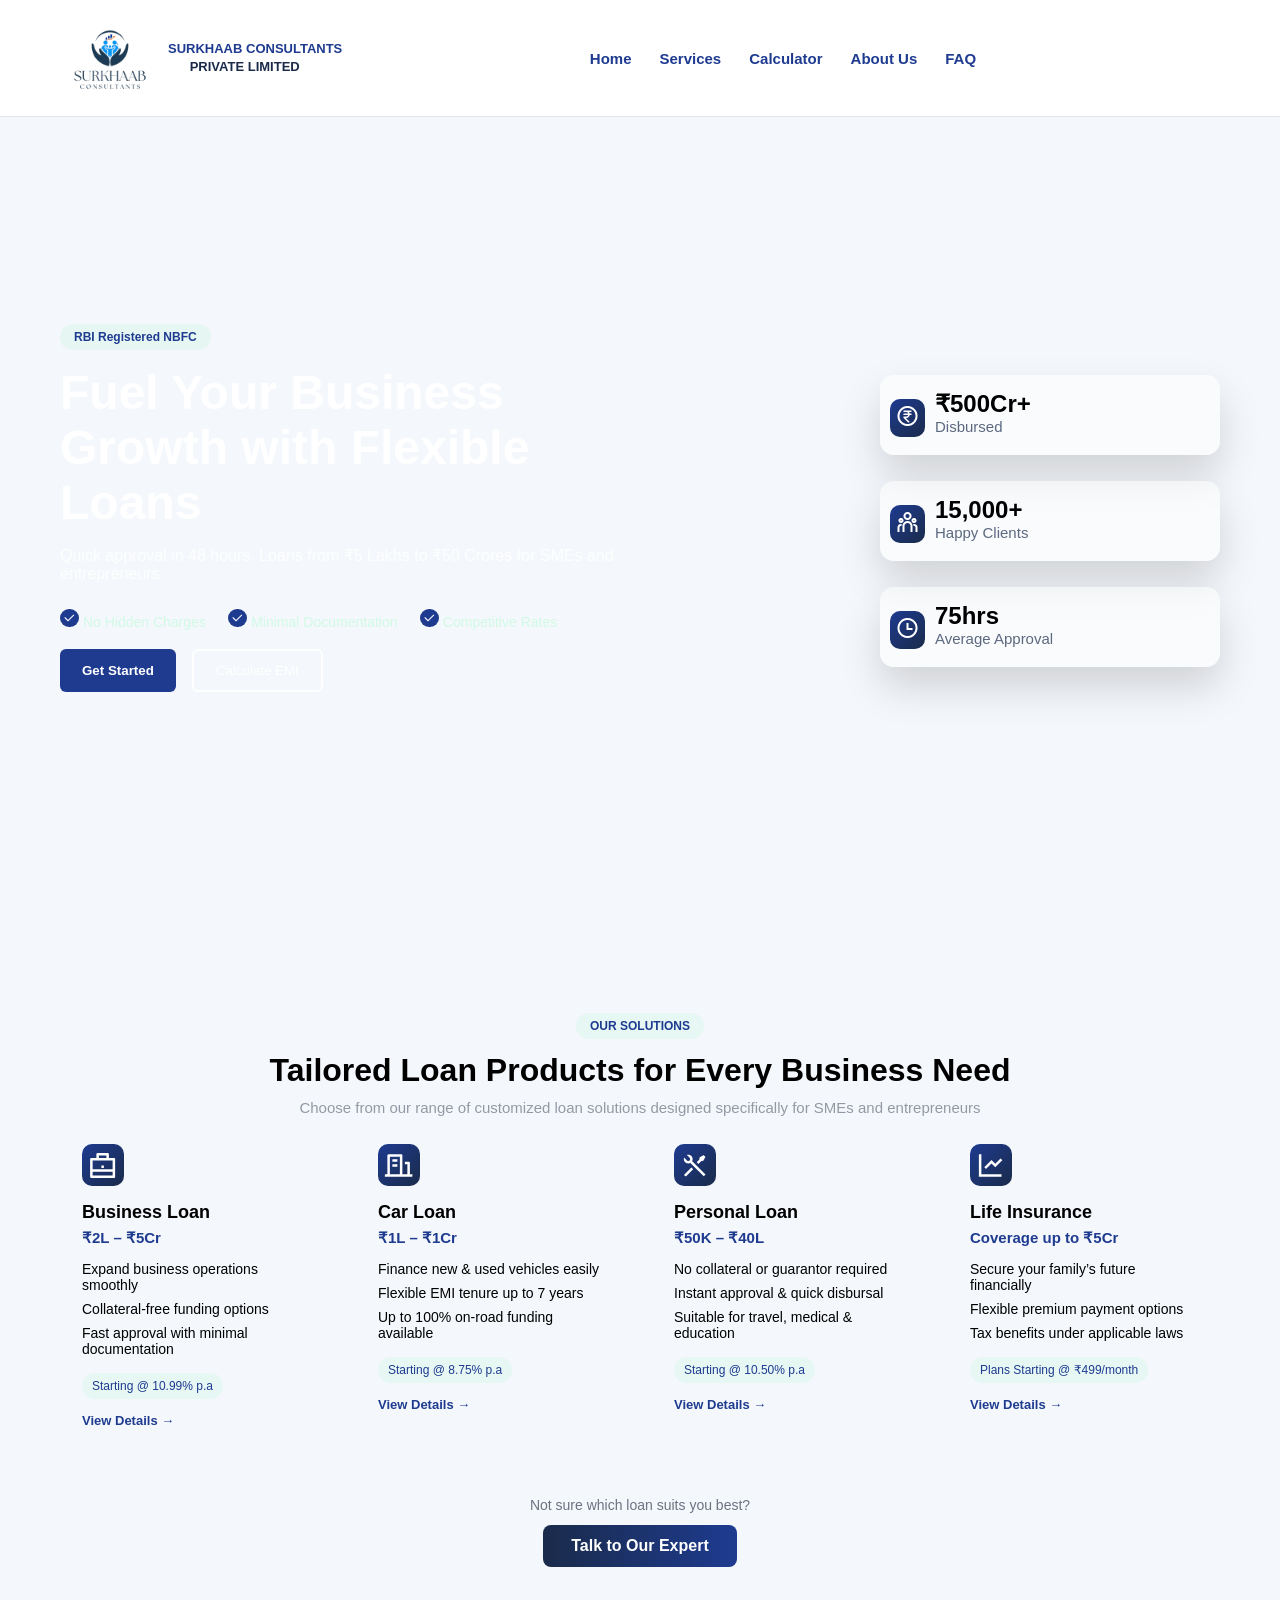
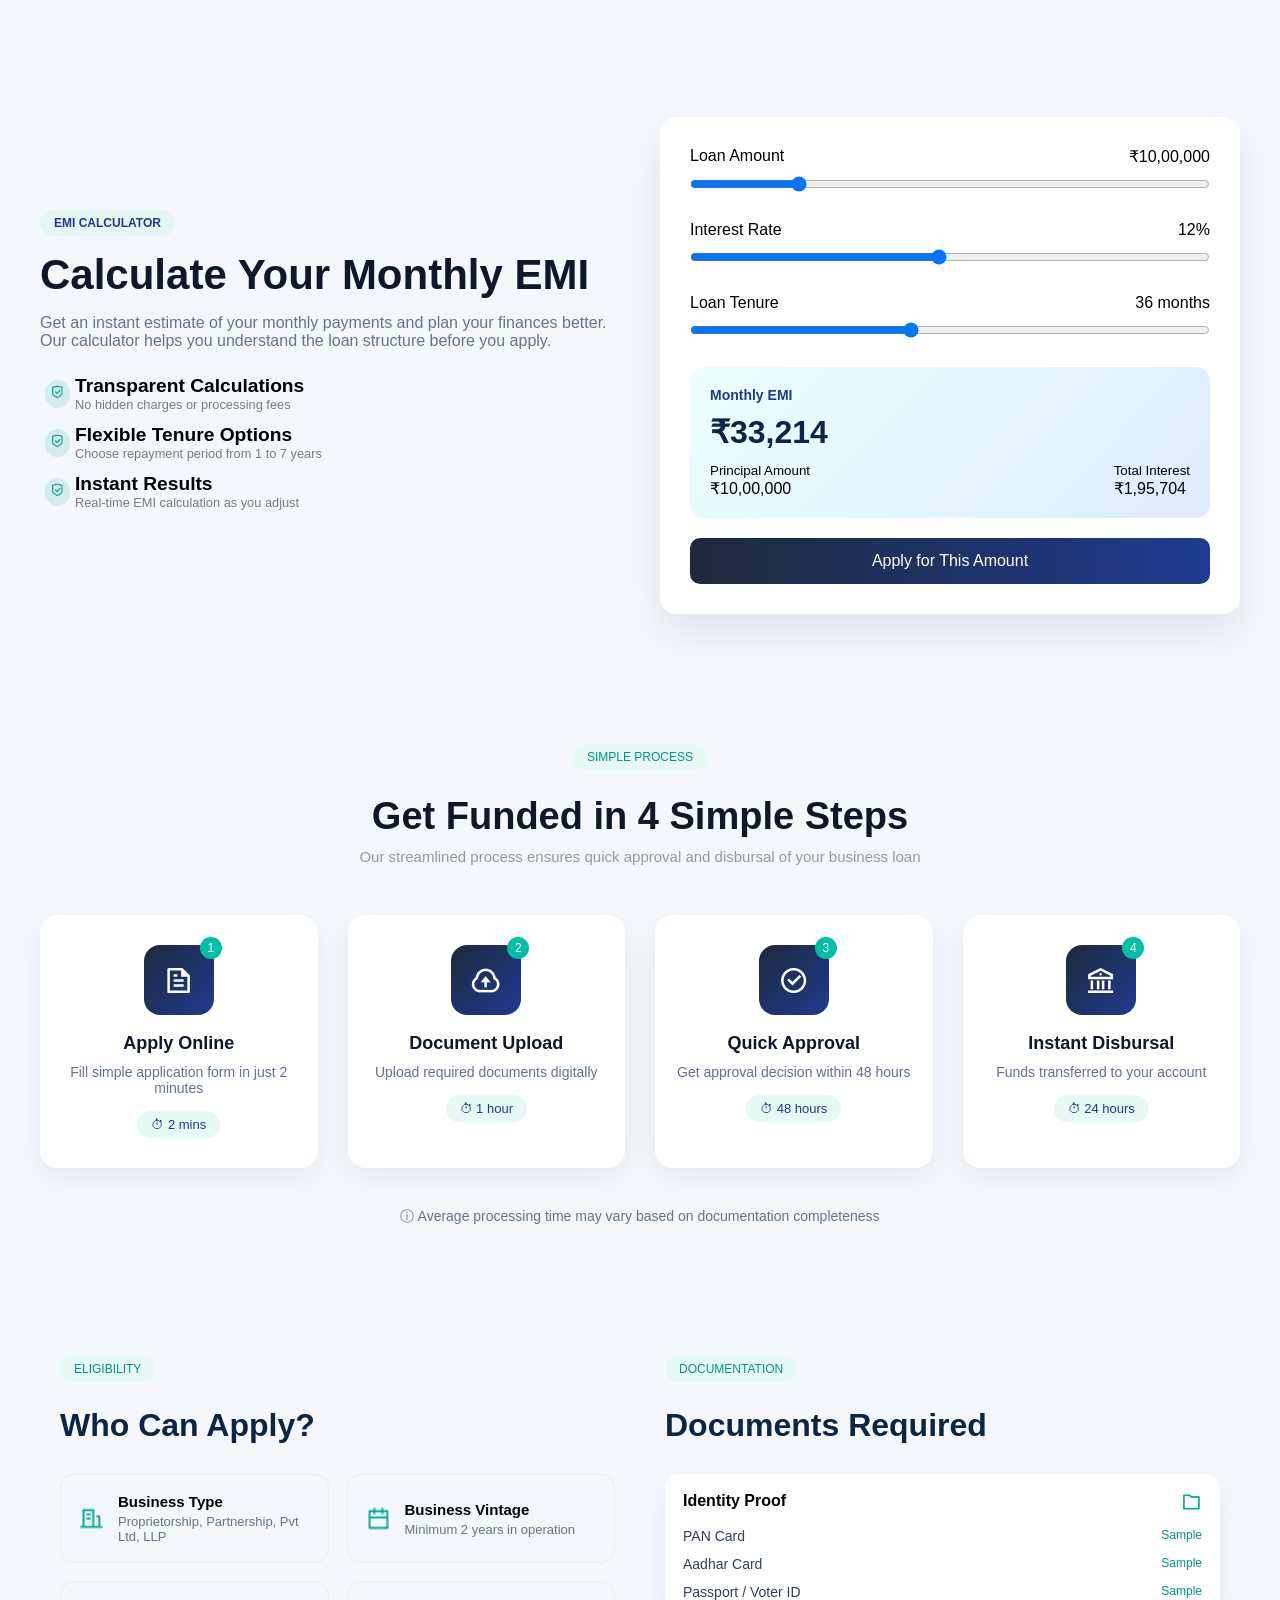
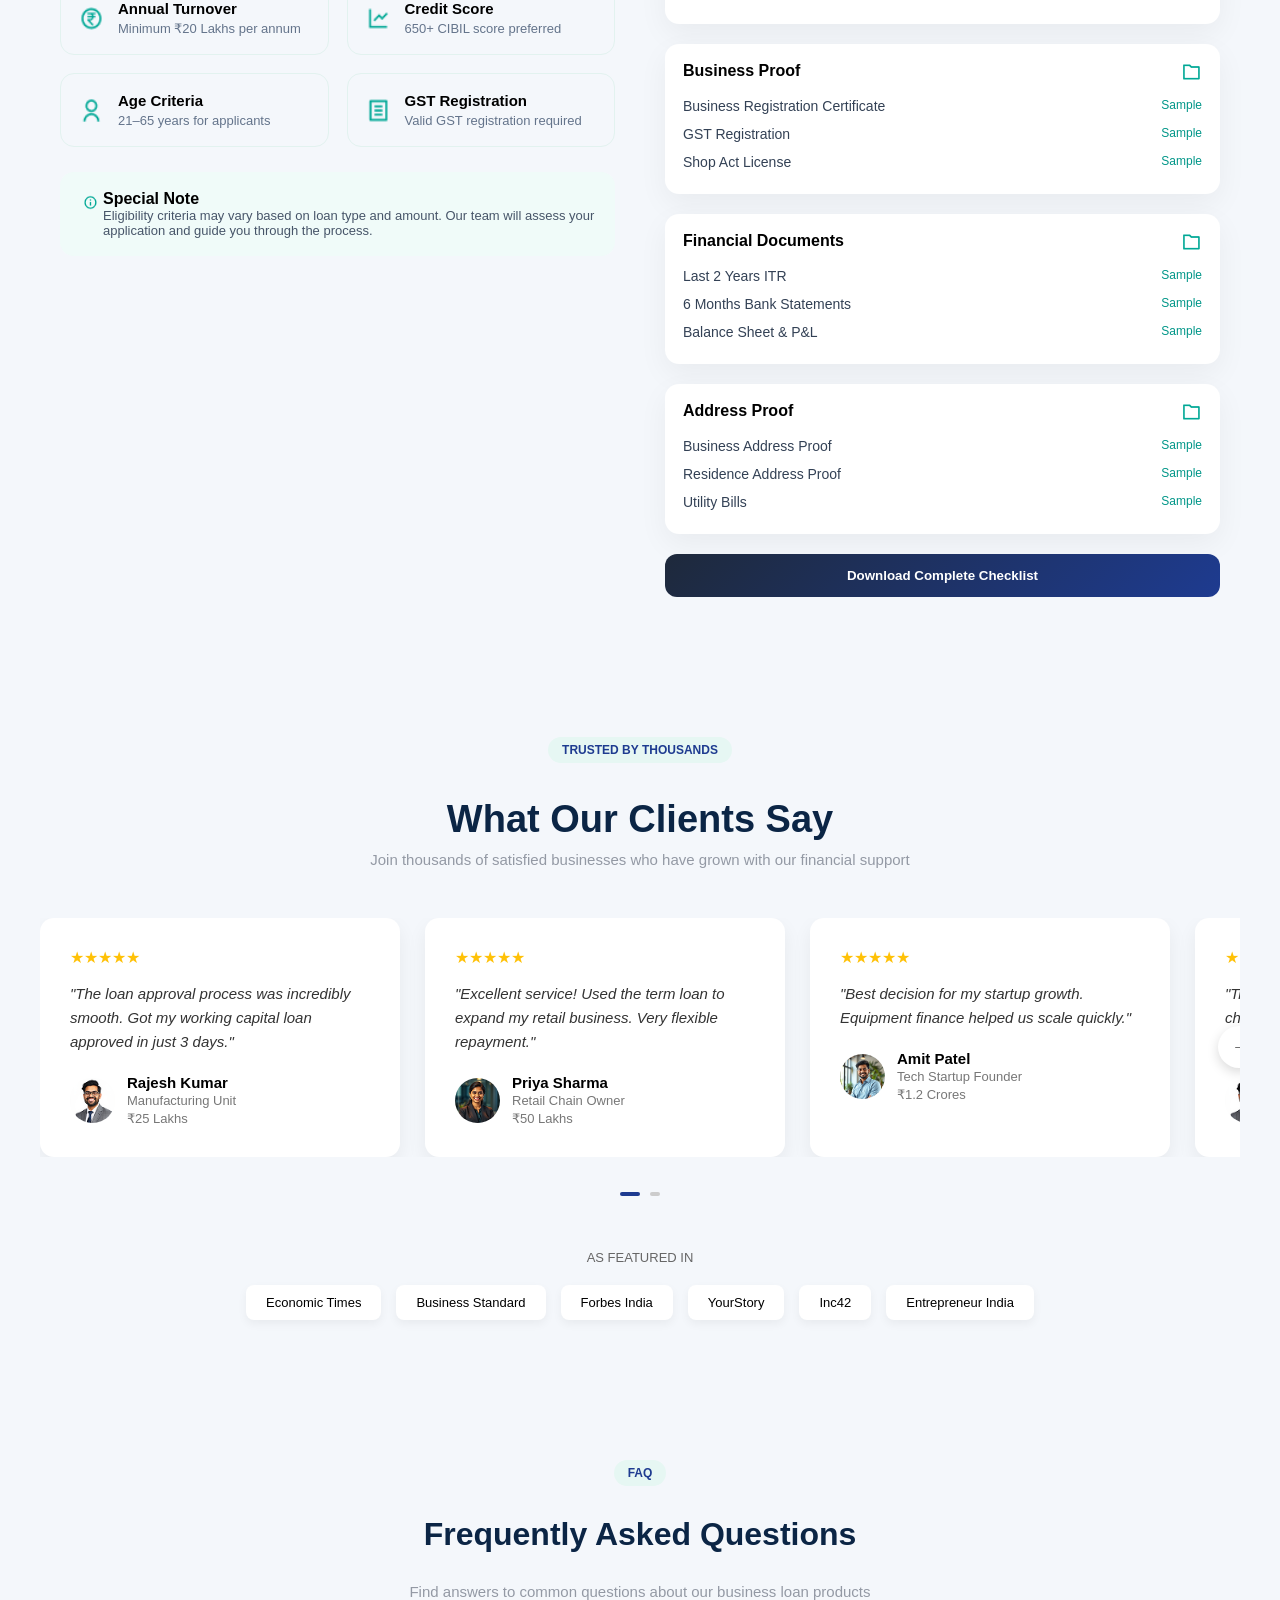
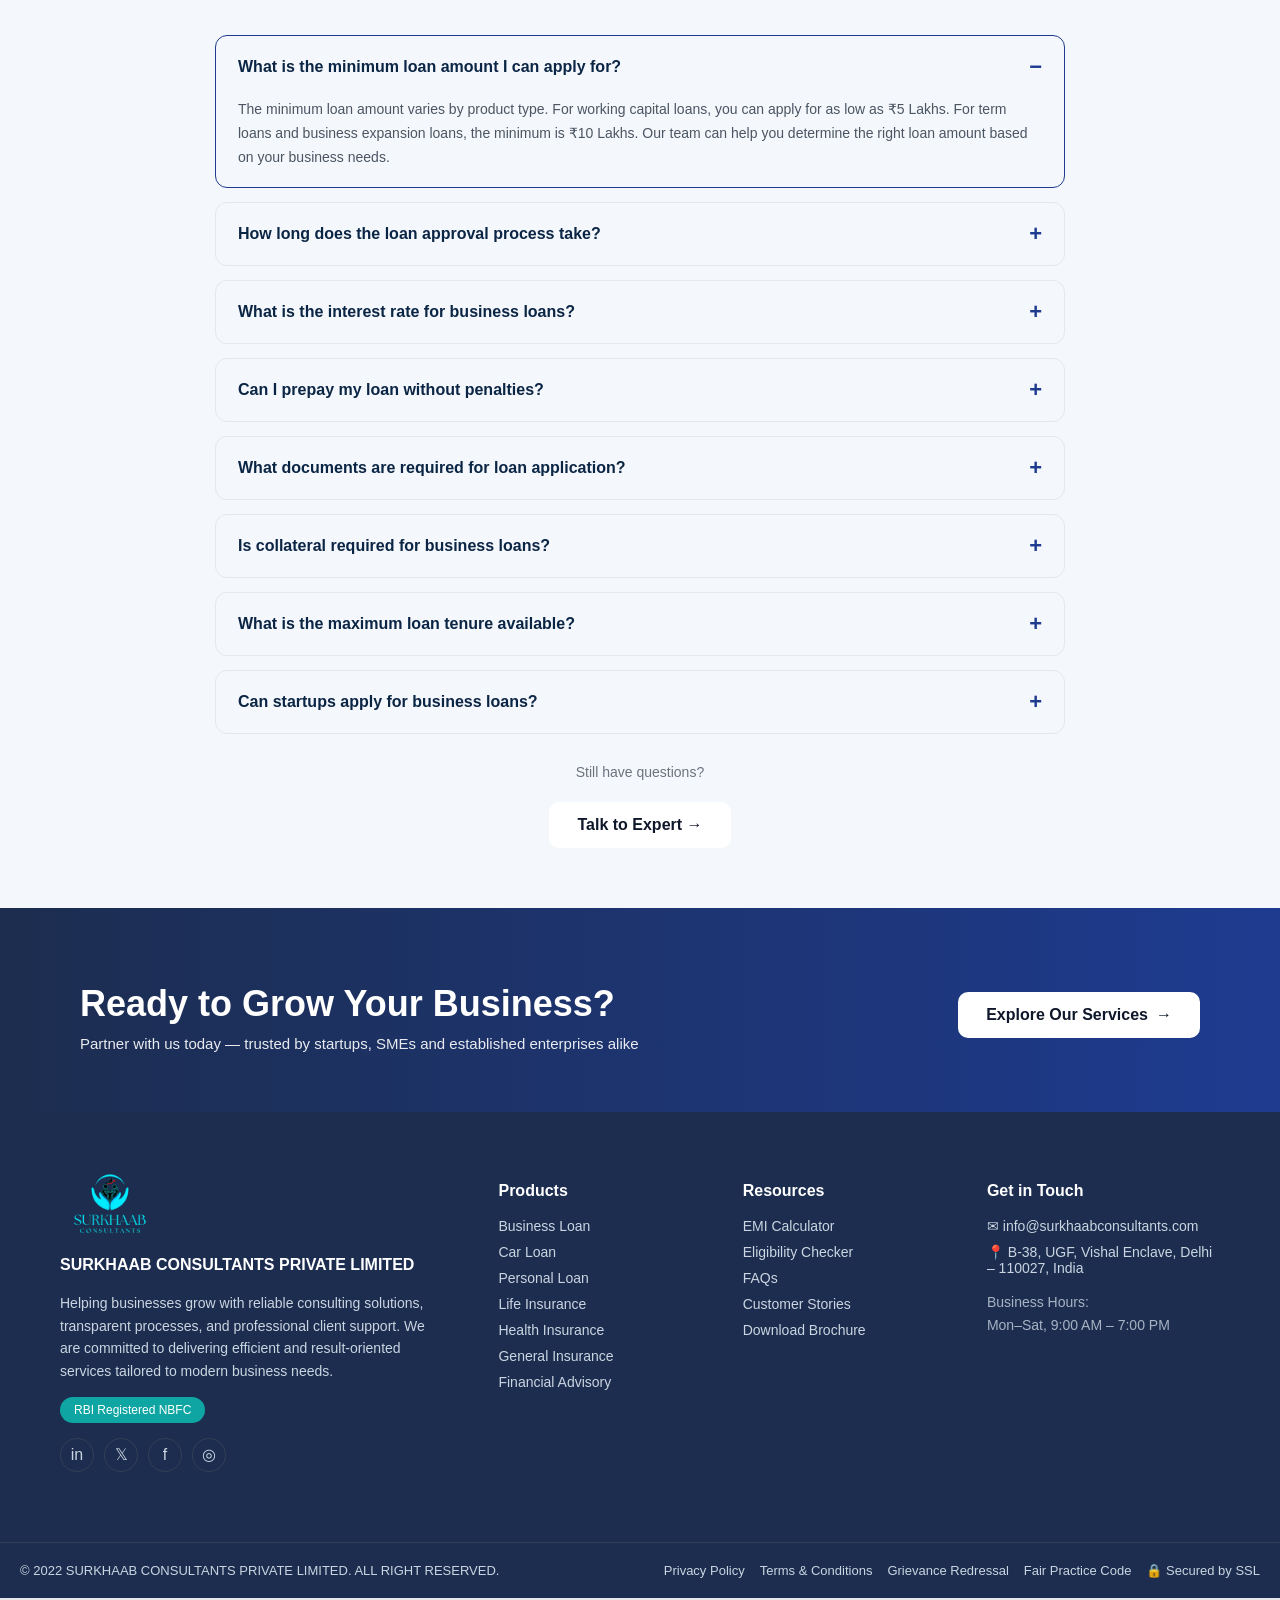
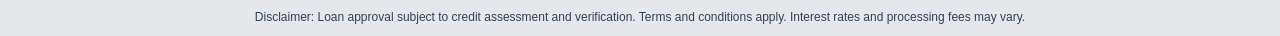
==== commit 165a5383: "Add services modal, privacy policy page, navbar/footer updates, and mailto links" ====
--- a/index.html
+++ b/index.html
@@ -4,54 +4,49 @@
   <meta charset="UTF-8" />
   <meta name="viewport" content="width=device-width, initial-scale=1.0" />
   <!-- Primary SEO -->
-  <title>Business Loans for SMEs in India | Quick Approval in 48 Hours – LoanPro</title>
+  <title>Business Loans for SMEs in India | Quick Approval – Surkhaab Consultants</title>
   <meta name="description" content="Get instant business loans from ₹5 Lakhs to ₹50 Crores. RBI registered NBFC offering working capital, term loans & equipment finance with quick approval and minimal documentation." />
   <meta name="keywords" content="business loan, SME loan, working capital loan, term loan, equipment finance, RBI registered NBFC, instant business loan India" />
-  <meta name="author" content="LoanPro" />
+  <meta name="author" content="Surkhaab Consultants Private Limited" />
   <meta name="robots" content="index, follow" />
 
   <!-- Canonical -->
-  <link rel="canonical" href="https://www.loanpro.com/" />
+  <link rel="canonical" href="https://www.surkhaabconsultants.com/" />
 
   <!-- Open Graph (Facebook / LinkedIn) -->
-  <meta property="og:title" content="Business Loans for SMEs | Quick Approval – LoanPro" />
+  <meta property="og:title" content="Business Loans for SMEs | Quick Approval – Surkhaab Consultants" />
   <meta property="og:description" content="Flexible business loans with fast approval, competitive rates & transparent process. Apply online today." />
   <meta property="og:type" content="website" />
-  <meta property="og:url" content="https://www.loanpro.com/" />
-  <meta property="og:image" content="https://www.loanpro.com/img_res/loan_Pro.png" />
+  <meta property="og:url" content="https://www.surkhaabconsultants.com/" />
+  <meta property="og:image" content="https://www.surkhaabconsultants.com/img_res/Life_Insurance_1.png" />
 
   <!-- Twitter Card -->
   <meta name="twitter:card" content="summary_large_image" />
-  <meta name="twitter:title" content="Business Loans for SMEs | LoanPro" />
+  <meta name="twitter:title" content="Business Loans for SMEs | Surkhaab Consultants" />
   <meta name="twitter:description" content="Loans from ₹5L to ₹50Cr with quick approval & minimal documents." />
-  <meta name="twitter:image" content="https://www.loanpro.com/img_res/loan_Pro.png" />
+  <meta name="twitter:image" content="https://www.surkhaabconsultants.com/img_res/Life_Insurance_1.png" />
 
   <link rel="stylesheet" href="style.css" />
 </head>
 <body>
 
+<!-- NAVBAR -->
 <header class="navbar">
   <div class="logo">
-    <img src="img_res/loan_Pro.png" alt="LoanPro Logo">
-    Loan<span>Pro</span>
-  </div>
-
+    <img src="img_res/Life_Insurance_Logo-removebg-preview.png" alt="Surkhaab Logo">
+    <pre>SURKHAAB CONSULTANTS 
+      <span>PRIVATE LIMITED</span></pre>
+  </div>
   <nav class="nav-links" id="navLinks">
-    <a href="#">Home</a>
-    <a href="#">Loan Products</a>
-    <a href="#">Calculator</a>
-    <a href="#">About Us</a>
-    <a href="#">FAQ</a>
+    <a href="index.html">Home</a>
+    <a href="services.html">Services</a>
+    <a href="index.html#emi-calculator">Calculator</a>
+    <a href="about.html" >About Us</a>
+    <a href="index.html#faq">FAQ</a>
   </nav>
-
-  <div class="nav-actions">
-    <a href="#" class="login">Login</a>
-    <a href="#" class="btn-primary">Apply Now</a>
-  </div>
-
+  <div class="nav-actions"></div>
   <div class="menu-icon" onclick="toggleMenu()">☰</div>
 </header>
-
 
 <section class="hero">
 
@@ -75,7 +70,10 @@
 
     <div class="hero-buttons">
       <button class="btn-primary">Get Started</button>
-      <button class="btn-outline">Calculate EMI</button>
+      <a href="#emi-calculator">
+        <button  class="btn-outline">Calculate EMI</button>
+      </a>
+      
     </div>
 
   
@@ -86,7 +84,7 @@
   <div class="stat-card">
     <div class="stat-card-flex">
       <div class="stat-card-icon">
-        <img src="img_res/icons/rupees.png" alt="">
+        <img src="img_res/icons/rupees.png" alt="Rupees icon">
       </div>
       <div class="stat-card-text">  <h2>₹500Cr+</h2>
         <p>Disbursed</p></div>
@@ -101,7 +99,7 @@
   <div class="stat-card">
     <div class="stat-card-flex">
       <div class="stat-card-icon">
-        <img src="img_res/icons/peoples.png" alt="">
+        <img src="img_res/icons/peoples.png" alt="People icon">
       </div>
       <div class="stat-card-text">
       <h2>15,000+</h2>
@@ -115,7 +113,7 @@
     <div class="stat-card">
     <div class="stat-card-flex">
       <div class="stat-card-icon">
-        <img src="img_res/icons/clock.png" alt="">
+        <img src="img_res/icons/clock.png" alt="Clock icon">
       </div>
       <div class="stat-card-text">
       <h2>75hrs</h2>
@@ -139,91 +137,122 @@
   <div class="card-grid">
 
     <!-- CARD 1 -->
-    <div class="loan-card">
-      <div class="loan-icon"><img src="img_res/icons/work.png" alt=""></div>
-      <h3>Working Capital Loan</h3>
-      <h4>₹5L – ₹2Cr</h4>
-      <ul>
-        <li>Manage daily business expenses</li>
-        <li>Flexible repayment options</li>
-        <li>Quick disbursal in 48 hours</li>
-      </ul>
-      <span class="rate">Starting @ 11.5% p.a</span>
-      <br>
-      <a href="#" class="details">View Details →</a>
-
-      <div class="hover-popup">
-        Ideal for short-term operational needs
-      </div>
-    </div>
-
-    <!-- CARD 2 -->
-    <div class="loan-card">
-      <div class="loan-icon"><img src="img_res/icons/bulding.png" alt=""></div>
-      <h3>Term Loan</h3>
-      <h4>₹10L – ₹50Cr</h4>
-      <ul>
-        <li>Long-term business expansion</li>
-        <li>Tenure up to 7 years</li>
-        <li>Competitive interest rates</li>
-      </ul>
-      <span class="rate">Starting @ 12.0% p.a</span>
-      <br>
-      <a href="#" class="details">View Details →</a>
-
-      <div class="hover-popup">
-        Best for large-scale investments
-      </div>
-    </div>
-
-    <!-- CARD 3 -->
-    <div class="loan-card">
-      <div class="loan-icon"><img src="img_res/icons/equipment.png" alt=""></div>
-      <h3>Equipment Finance</h3>
-      <h4>₹5L – ₹5Cr</h4>
-      <ul>
-        <li>Purchase machinery & equipment</li>
-        <li>Up to 90% financing available</li>
-        <li>Tax benefits on depreciation</li>
-      </ul>
-      <span class="rate">Starting @ 11.8% p.a</span>
-      <br>
-      <a href="#" class="details">View Details →</a>
-
-      <div class="hover-popup">
-        Upgrade infrastructure easily
-      </div>
-    </div>
-
-    <!-- CARD 4 -->
-    <div class="loan-card">
-      <div class="loan-icon"><img src="img_res/icons/graph.png" alt=""></div>
-      <h3>Business Expansion</h3>
-      <h4>₹10L – ₹25Cr</h4>
-      <ul>
-        <li>Open new branches or outlets</li>
-        <li>Hire additional workforce</li>
-        <li>Flexible loan structures</li>
-      </ul>
-      <span class="rate">Starting @ 12.5% p.a</span>
-      <br>
-      <a href="#" class="details">View Details →</a>
-
-      <div class="hover-popup">
-        Scale your business confidently
-      </div>
-    </div>
-
+<a href="services.html" class="loan-card-link">
+  <div class="loan-card">
+    <div class="loan-icon">
+      <img src="img_res/icons/work.png" alt="Work icon">
+    </div>
+
+    <h3>Business Loan</h3>
+    <h4>₹2L – ₹5Cr</h4>
+
+    <ul>
+      <li>Expand business operations smoothly</li>
+      <li>Collateral-free funding options</li>
+      <li>Fast approval with minimal documentation</li>
+    </ul>
+
+    <span class="rate">Starting @ 10.99% p.a</span>
+    <br>
+
+    <span class="details">View Details →</span>
+
+    <div class="hover-popup">
+      Ideal for MSMEs, startups & business growth
+    </div>
+  </div>
+</a>
+
+<!-- CARD 2 -->
+<a href="services.html" class="loan-card-link">
+  <div class="loan-card">
+    <div class="loan-icon">
+      <img src="img_res/icons/bulding.png" alt="Building icon">
+    </div>
+
+    <h3>Car Loan</h3>
+    <h4>₹1L – ₹1Cr</h4>
+
+    <ul>
+      <li>Finance new & used vehicles easily</li>
+      <li>Flexible EMI tenure up to 7 years</li>
+      <li>Up to 100% on-road funding available</li>
+    </ul>
+
+    <span class="rate">Starting @ 8.75% p.a</span>
+    <br>
+
+    <span class="details">View Details →</span>
+
+    <div class="hover-popup">
+      Drive home your dream car with easy EMIs
+    </div>
+  </div>
+</a>
+
+<!-- CARD 3 -->
+<a href="services.html" class="loan-card-link">
+  <div class="loan-card">
+    <div class="loan-icon">
+      <img src="img_res/icons/equipment.png" alt="Equipment icon">
+    </div>
+
+    <h3>Personal Loan</h3>
+    <h4>₹50K – ₹40L</h4>
+
+    <ul>
+      <li>No collateral or guarantor required</li>
+      <li>Instant approval & quick disbursal</li>
+      <li>Suitable for travel, medical & education</li>
+    </ul>
+
+    <span class="rate">Starting @ 10.50% p.a</span>
+    <br>
+
+    <span class="details">View Details →</span>
+
+    <div class="hover-popup">
+      Meet personal financial needs without hassle
+    </div>
+  </div>
+</a>
+
+<!-- CARD 4 -->
+<a href="services.html" class="loan-card-link">
+  <div class="loan-card">
+    <div class="loan-icon">
+      <img src="img_res/icons/graph.png" alt="Graph icon">
+    </div>
+
+    <h3>Life Insurance</h3>
+    <h4>Coverage up to ₹5Cr</h4>
+
+    <ul>
+      <li>Secure your family’s future financially</li>
+      <li>Flexible premium payment options</li>
+      <li>Tax benefits under applicable laws</li>
+    </ul>
+
+    <span class="rate">Plans Starting @ ₹499/month</span>
+    <br>
+
+    <span class="details">View Details →</span>
+
+    <div class="hover-popup">
+      Protect loved ones with comprehensive coverage
+    </div>
+  </div>
+</a>
   </div>
 
   <p class="help-text">Not sure which loan suits you best?</p>
-  <button class="expert-btn">Talk to Our Expert</button>
+  <a href="mailto:info@surkhaabconsultants.com" class="expert-btn">Talk to Our Expert</a>
 
 </section>
 
 <!-- emi calculator -->
 
-<section class="emi-section">
+<section id="emi-calculator" class="emi-section">
   <div class="emi-container">
 
     <!-- LEFT CONTENT -->
@@ -236,21 +265,21 @@
 
       <div class="features">
         <div class="features-card">
-          <div class="features-icon"><img src="img_res/icons/shieldMark.png" alt=""></div>
+          <div class="features-icon"><img src="img_res/icons/shieldMark.png" alt="Shield icon"></div>
           <div class="features-text">
             <h5>Transparent Calculations</h5>
         <p>No hidden charges or processing fees</p>
           </div>
         </div>
       <div class="features-card">
-          <div class="features-icon"><img src="img_res/icons/shieldMark.png" alt=""></div>
+          <div class="features-icon"><img src="img_res/icons/shieldMark.png" alt="Shield icon"></div>
           <div class="features-text">
             <h5>Flexible Tenure Options</h5>
         <p>Choose repayment period from 1 to 7 years</p>
           </div>
         </div>
         <div class="features-card">
-          <div class="features-icon"><img src="img_res/icons/shieldMark.png" alt=""></div>
+          <div class="features-icon"><img src="img_res/icons/shieldMark.png" alt="Shield icon"></div>
           <div class="features-text">
             <h5>Instant Results</h5>
         <p>Real-time EMI calculation as you adjust</p>
@@ -264,17 +293,17 @@
 
       <div class="slider-group">
         <label>Loan Amount <span id="loanAmountValue">₹10,00,000</span></label>
-        <input type="range" min="500000" max="5000000" step="50000" value="1000000" id="loanAmount">
+        <input type="range" min="" max="5000000" step="100" value="1000000" id="loanAmount">
       </div>
 
       <div class="slider-group">
         <label>Interest Rate <span id="interestValue">12%</span></label>
-        <input type="range" min="8" max="24" step="0.1" value="12" id="interestRate">
+        <input type="range" min="1" max="24" step="0.1" value="12" id="interestRate">
       </div>
 
       <div class="slider-group">
         <label>Loan Tenure <span id="tenureValue">36 months</span></label>
-        <input type="range" min="12" max="84" step="1" value="36" id="loanTenure">
+        <input type="range" min="1" max="84" step="1" value="36" id="loanTenure">
       </div>
 
       <div class="result-box">
@@ -358,7 +387,7 @@
 
 <!-- eligiblity & Documentation -->
 
-<section class="eligibility-docs">
+<section id="eligibility" class="eligibility-docs">
 
   <!-- LEFT -->
   <div class="left">
@@ -367,7 +396,7 @@
 
     <div class="grid">
       <div class="info-box">
-        <img src="img_res/icons/building_green.png" />
+        <img src="img_res/icons/building_green.png" alt="Building icon" />
         <div>
           <h4>Business Type</h4>
           <p>Proprietorship, Partnership, Pvt Ltd, LLP</p>
@@ -375,7 +404,7 @@
       </div>
 
       <div class="info-box">
-        <img src="img_res/icons/calender_green.png" />
+        <img src="img_res/icons/calender_green.png" alt="Calendar icon" />
         <div>
           <h4>Business Vintage</h4>
           <p>Minimum 2 years in operation</p>
@@ -383,7 +412,7 @@
       </div>
 
       <div class="info-box">
-        <img src="img_res/icons/rupees_green.png" />
+        <img src="img_res/icons/rupees_green.png" alt="Rupees icon" />
         <div>
           <h4>Annual Turnover</h4>
           <p>Minimum ₹20 Lakhs per annum</p>
@@ -391,7 +420,7 @@
       </div>
 
       <div class="info-box">
-        <img src="img_res/icons/graph_green.png" />
+        <img src="img_res/icons/graph_green.png" alt="Graph icon" />
         <div>
           <h4>Credit Score</h4>
           <p>650+ CIBIL score preferred</p>
@@ -399,7 +428,7 @@
       </div>
 
       <div class="info-box">
-        <img src="img_res/icons/profile_green.png" />
+        <img src="img_res/icons/profile_green.png" alt="Profile icon" />
         <div>
           <h4>Age Criteria</h4>
           <p>21–65 years for applicants</p>
@@ -407,7 +436,7 @@
       </div>
 
       <div class="info-box">
-        <img src="img_res/icons/form_green.png" />
+        <img src="img_res/icons/form_green.png" alt="Form icon" />
         <div>
           <h4>GST Registration</h4>
           <p>Valid GST registration required</p>
@@ -416,7 +445,7 @@
     </div>
 
     <div class="special-note">
-       <img src="img_res/icons/info_green.png" />
+       <img src="img_res/icons/info_green.png" alt="Info icon" />
       <div>
         <strong>Special Note</strong>
       <p>
@@ -435,7 +464,7 @@
     <div class="doc-box">
       <div class="doc-head">
         <h4>Identity Proof</h4>
-        <img src="img_res/icons/folder_green.png">
+        <img src="img_res/icons/folder_green.png" alt="Folder icon">
       </div>
       <ul>
         <li>PAN Card <a>Sample</a></li>
@@ -447,7 +476,7 @@
     <div class="doc-box">
       <div class="doc-head">
         <h4>Business Proof</h4>
-        <img src="img_res/icons/folder_green.png">
+        <img src="img_res/icons/folder_green.png" alt="Folder icon">
       </div>
       <ul>
         <li>Business Registration Certificate <a>Sample</a></li>
@@ -459,7 +488,7 @@
     <div class="doc-box">
       <div class="doc-head">
         <h4>Financial Documents</h4>
-        <img src="img_res/icons/folder_green.png">
+        <img src="img_res/icons/folder_green.png" alt="Folder icon">
       </div>
       <ul>
         <li>Last 2 Years ITR <a>Sample</a></li>
@@ -471,7 +500,7 @@
     <div class="doc-box">
       <div class="doc-head">
         <h4>Address Proof</h4>
-        <img src="img_res/icons/folder_green.png">
+        <img src="img_res/icons/folder_green.png" alt="Folder icon">
       </div>
       <ul>
         <li>Business Address Proof <a>Sample</a></li>
@@ -515,7 +544,7 @@
 </section>
 
 <!-- faq -->
- <section class="faq-section">
+ <section id="faq" class="faq-section">
   <span class="badge">FAQ</span>
   <h2>Frequently Asked Questions</h2>
   <p class="subtitle">
@@ -634,103 +663,17 @@
   </div>
 
   <p class="help-text">Still have questions?</p>
-  <button class="cta-btn">Talk to Expert →</button>
+  <a href="mailto:info@surkhaabconsultants.com" class="cta-btn">Talk to Expert →</a>
 </section>
 
-<!-- about -->
-
-<section class="about-section">
-  <div class="about-container">
-
-    <!-- LEFT IMAGE -->
-    <div class="about-image">
-      <img src="img_res/icons/about_us.png" alt="About us image"/>
-
-      <div class="stats-card">
-        <div class="stat">
-          <h3>2015</h3>
-          <p>Since</p>
-        </div>
-        <div class="stat">
-          <h3>₹500Cr+</h3>
-          <p>Disbursed</p>
-        </div>
-        <div class="stat">
-          <h3>15K+</h3>
-          <p>Clients</p>
-        </div>
-      </div>
-    </div>
-
-    <!-- RIGHT CONTENT -->
-    <div class="about-content">
-      <span class="badge">ABOUT US</span>
-      <h2>Your Trusted Financial Partner</h2>
-
-      <p>
-        Since 2015, we have been empowering SMEs and entrepreneurs across India
-        with flexible and affordable business loan solutions. As an RBI-registered
-        NBFC, we are committed to supporting the growth aspirations of businesses
-        through transparent and customer-centric financial services.
-      </p>
-
-      <p>
-        Our mission is to simplify business financing and make capital accessible
-        to every deserving entrepreneur. With over ₹500 Crores disbursed and
-        15,000+ satisfied clients, we have established ourselves as a trusted
-        partner in the business lending space.
-      </p>
-
-      <p>
-        We leverage technology and deep industry expertise to offer quick approvals,
-        minimal documentation, and competitive interest rates.
-      </p>
-
-      <ul class="features">
-        <li>
-          <img src="img_res/icons/tick_green.png" alt="tick" />
-          RBI Registered & Regulated NBFC
-        </li>
-        <li>
-          <img src="img_res/icons/tick_green.png" alt="tick" />
-          100% Transparent Process with No Hidden Charges
-        </li>
-        <li>
-          <img src="img_res/icons/tick_green.png" alt="tick" />
-          Quick Approval & Disbursal within 72 Hours
-        </li>
-        <li>
-          <img src="img_res/icons/tick_green.png" alt="tick" />
-          Dedicated Relationship Manager for Each Client
-        </li>
-      </ul>
-
-      <div class="certifications">
-        <span>RBI Registered</span>
-        <span>ISO Certified</span>
-        <span>CIBIL Partner</span>
-      </div>
-
-      <a href="#" class="learn-btn">Learn More About Us</a>
-    </div>
-
-  </div>
-</section>
-
-<!-- CTA SECTION -->
+<!-- CTA -->
 <section class="cta-section">
   <div class="cta-content">
     <h2>Ready to Grow Your Business?</h2>
-    <p>Get started with your loan application today and receive funds in 72 hours</p>
-  </div>
-
+    <p>Partner with us today — trusted by startups, SMEs and established enterprises alike</p>
+  </div>
   <div class="cta-action">
-    <a href="#" class="cta-btn">
-      Start Application <span>→</span>
-    </a>
-    <p class="cta-call">
-      📞 Or call us: <a href="#">1800-123-4567</a>
-    </p>
+    <a href="services.html" class="cta-btn">Explore Our Services <span>→</span></a>
   </div>
 </section>
 
@@ -740,10 +683,12 @@
 
     <!-- ABOUT -->
     <div class="footer-col">
-      <img src="img_res/loan_Pro.png" class="footer-logo" alt="Logo">
+      <img src="img_res/Life_Insurance_1.png" class="footer-logo" alt="Logo">
+      <h4>SURKHAAB CONSULTANTS PRIVATE LIMITED</h4>
       <p>
-        Empowering SMEs and entrepreneurs with flexible business loan solutions
-        since 2015. Your trusted financial partner for business growth.
+        Helping businesses grow with reliable consulting solutions, transparent processes, and professional 
+        client support. We are committed to delivering efficient and result-oriented services tailored to 
+        modern business needs.
       </p>
       <span class="nbfc-badge">RBI Registered NBFC</span>
 
@@ -759,12 +704,13 @@
     <div class="footer-col">
       <h4>Products</h4>
       <ul>
-        <li><a href="#">Working Capital Loan</a></li>
-        <li><a href="#">Term Loans</a></li>
-        <li><a href="#">Equipment Finance</a></li>
-        <li><a href="#">Business Expansion</a></li>
-        <li><a href="#">Loan Against Property</a></li>
-        <li><a href="#">Balance Transfer</a></li>
+        <li><a href="services.html">Business Loan</a></li>
+        <li><a href="services.html">Car Loan</a></li>
+        <li><a href="services.html">Personal Loan</a></li>
+        <li><a href="services.html">Life Insurance</a></li>
+        <li><a href="services.html">Health Insurance</a></li>
+        <li><a href="services.html">General Insurance</a></li>
+        <li><a href="services.html">Financial Advisory</a></li>
       </ul>
     </div>
 
@@ -772,10 +718,9 @@
     <div class="footer-col">
       <h4>Resources</h4>
       <ul>
-        <li><a href="#">EMI Calculator</a></li>
+        <li><a href="index.html#emi-calculator">EMI Calculator</a></li>
         <li><a href="#">Eligibility Checker</a></li>
-        <li><a href="#">Blog</a></li>
-        <li><a href="#">FAQs</a></li>
+        <li><a href="index.html#faq">FAQs</a></li>
         <li><a href="#">Customer Stories</a></li>
         <li><a href="#">Download Brochure</a></li>
       </ul>
@@ -785,10 +730,9 @@
     <div class="footer-col">
       <h4>Get in Touch</h4>
       <ul class="contact">
-        <li>📞 1800-123-4567</li>
-        <li>✉ info@businessloans.com</li>
-        <li>📱 +91 98765 43210</li>
-        <li>📍 123 Business Tower, MG Road, Bangalore - 560001</li>
+        <li><a href="mailto:info@surkhaabconsultants.com">✉ info@surkhaabconsultants.com</a></li>
+        <li>📍 B-38, UGF, Vishal Enclave,
+Delhi – 110027, India</li>
       </ul>
 
       <p class="hours">
@@ -801,11 +745,11 @@
 
   <!-- FOOTER BOTTOM -->
   <div class="footer-bottom">
-    <p>© 2025 Business Loan Provider. All rights reserved.</p>
+    <p>© 2022 SURKHAAB CONSULTANTS PRIVATE LIMITED. ALL RIGHT RESERVED.</p>
 
     <div class="footer-links">
-      <a href="#">Privacy Policy</a>
-      <a href="#">Terms & Conditions</a>
+      <a href="privacy-policy.html">Privacy Policy</a>
+      <a href="services.html?service=advisory">Terms & Conditions</a>
       <a href="#">Grievance Redressal</a>
       <a href="#">Fair Practice Code</a>
       <span>🔒 Secured by SSL</span>
--- a/style.css
+++ b/style.css
@@ -1,6 +1,7 @@
 :root {
-  --primary-color: #00a896;
+  --primary-color: #1e3b90;
   --secondary-color: #1a2b4a;
+  
   --white: #ffffff;
   --black:#000000;
 }
@@ -18,131 +19,32 @@
 }
 
 /* NAVBAR */
-.navbar {
-  padding: 16px 60px;
-  display: flex;
-  align-items: center;
-  justify-content: space-between;
-  position: relative;
-   position: sticky;
-  top: 0;
-  z-index: 1000;
-  backdrop-filter: blur(6px);
-}
-
-/* LOGO */
-.logo {
-  color: var(--primary-color);
-  font-size: 22px;
-  font-weight: 700;
-  display: flex;
-  align-items: center;
-  gap: 8px;
-}
-
-.logo img {
-  width: 26px;
-}
-
-.logo span {
-  color: var(--secondary-color);
-}
-
-/* NAV LINKS */
-.nav-links {
-  display: flex;
-  align-items: center;
-}
-
-.nav-links a {
-  color: var(--primary-color);
-  margin: 0 14px;
-  text-decoration: none;
-  font-size: 15px;
-  position: relative;
-  transition: color 0.3s;
-}
-
-.nav-links a:hover {
-  color: var(--secondary-color);
-}
-
-/* ACTIONS */
-.nav-actions {
-  display: flex;
-  gap: 16px;
-}
-
-.login {
-  color: var(--white);
-  padding: 10px;
-  text-decoration: none;
-}
-
-.login:hover {
-  color: var(--primary-color);
-}
-
-/* BUTTON */
-.btn-primary {
-  background: var(--primary-color);
-  color: var(--white);
-  padding: 10px 18px;
-  border-radius: 8px;
-  text-decoration: none;
-  font-size: 14px;
-  font-weight: 600;
-  transition: all 0.3s ease;
-}
-
-.btn-primary:hover {
-  background: #08918f;
-  transform: translateY(-1px);
-}
-
-/* MENU ICON */
-.menu-icon {
-  display: none;
-  font-size: 26px;
-  color: var(--white);
-  cursor: pointer;
-}
-
-/* MOBILE */
-@media (max-width: 900px) {
-  .navbar {
-    padding: 16px 24px;
-  }
-
-  .nav-links {
-    position: absolute;
-    top: 70px;
-    left: 0;
-    width: 100%;
-    background: var(--white);
-    flex-direction: column;
-    align-items: center;
-    display: none;
-    padding: 20px 0;
-  }
-
-  .nav-links a {
-    margin: 12px 0;
-    font-size: 16px;
-  }
-
-  .nav-links.active {
-    display: flex;
-  }
-
-  .nav-actions {
-    display: none;
-  }
-
-  .menu-icon {
-    display: block;
-  }
-}
+    .navbar {
+      padding: 8px 60px;
+      display: flex; align-items: center; justify-content: space-between;
+      position: sticky; top: 0; z-index: 1000;
+      backdrop-filter: blur(6px);
+      background: rgba(255,255,255,0.95);
+      box-shadow: 0 1px 0 rgba(0,0,0,0.07);
+    }
+    .logo { color: var(--primary-color); font-size: 18px; font-weight: 700; display: flex; align-items: center; gap: 8px; }
+    .logo img { width: 100px; }
+    .logo pre { font-family: "Segoe UI", sans-serif; font-size: 13px; line-height: 1.4; }
+    .logo span { color: var(--secondary-color); }
+    .nav-links { display: flex; align-items: center; }
+    .nav-links a { color: var(--primary-color); margin: 0 14px; text-decoration: none; font-size: 15px; font-weight: 600; transition: color 0.3s; }
+    .nav-links a:hover { color: var(--secondary-color); }
+    .nav-links a.active { border-bottom: 2px solid var(--primary-color); padding-bottom: 2px; }
+    .nav-actions { display: flex; gap: 16px; }
+    .menu-icon { display: none; font-size: 26px; color: var(--primary-color); cursor: pointer; }
+    @media (max-width: 900px) {
+      .navbar { padding: 8px 24px; }
+      .nav-links { position: absolute; top: 70px; left: 0; width: 100%; background: var(--white); flex-direction: column; align-items: center; display: none; padding: 20px 0; box-shadow: 0 8px 20px rgba(0,0,0,0.1); }
+      .nav-links a { margin: 12px 0; font-size: 16px; }
+      .nav-links.active { display: flex; }
+      .nav-actions { display: none; }
+      .menu-icon { display: block; }
+    }
 
 /* HERO */
 .hero {
@@ -354,6 +256,11 @@
 }
 
 /* CARD */
+a{
+  text-decoration: none;
+  color: inherit;
+  display: block;
+}
 .loan-card {
   background: var(--light);
   border-radius: 14px;
@@ -452,6 +359,7 @@
 }
 
 .expert-btn {
+  display: inline-block;
   background: linear-gradient(
     to right,
     var(--secondary-color),
@@ -462,6 +370,8 @@
   padding: 12px 28px;
   border-radius: 8px;
   font-weight: 600;
+  text-decoration: none;
+  cursor: pointer;
 }
 
 /* RESPONSIVE */
@@ -495,7 +405,7 @@
 
 .badge {
   background: #e0f7f4;
-  color: #009688;
+  color: (var(--primary-color));
   padding: 6px 14px;
   border-radius: 20px;
   font-size: 12px;
@@ -558,7 +468,7 @@
 }
 
 .result-box {
-  background: linear-gradient(135deg, #ecfeff, #f0fdfa);
+  background: linear-gradient(135deg, #ecfeff, #deecff);
   padding: 20px;
   border-radius: 14px;
   margin-top: 20px;
@@ -566,7 +476,7 @@
 
 .result-box h3 {
   font-size: 14px;
-  color: #0f766e;
+  color: var(--primary-color);
 }
 
 .result-box h2 {
@@ -584,7 +494,7 @@
   width: 100%;
   margin-top: 20px;
   padding: 14px;
-  background: linear-gradient(90deg, #1e293b, #009688);
+  background: linear-gradient(90deg, #1e293b, var(--primary-color));
   color: white;
   border: none;
   border-radius: 10px;
@@ -613,7 +523,7 @@
 .tag {
   display: inline-block;
   background: #e6f9f5;
-  color: #009688;
+  color: var(--primary-color);
   padding: 6px 14px;
   border-radius: 20px;
   font-size: 12px;
@@ -657,7 +567,7 @@
 .icon-box {
   width: 70px;
   height: 70px;
-  background: linear-gradient(135deg, #1e293b, #009688);
+  background: linear-gradient(135deg, #1e293b, var(--primary-color));
   border-radius: 16px;
   margin: auto;
   display: flex;
@@ -700,7 +610,7 @@
 .time {
   display: inline-block;
   background: #e6f9f5;
-  color: #009688;
+  color: var(--primary-color);
   padding: 6px 14px;
   border-radius: 20px;
   font-size: 13px;
@@ -837,7 +747,7 @@
 .download-btn {
   width: 100%;
   padding: 14px;
-  background: linear-gradient(135deg, #1e293b, #009688);
+  background: linear-gradient(135deg, #1e293b, var(--primary-color));
   border: none;
   color: #fff;
   font-weight: 600;
@@ -860,7 +770,7 @@
 
 .badge {
   background: #dff5ec;
-  color: #0aa37a;
+  color: var(--primary-color);
   padding: 6px 16px;
   border-radius: 20px;
   font-size: 12px;
@@ -935,7 +845,7 @@
 }
 
 .amount {
-  color: #0aa37a;
+  color: var(--primary-color);
   font-size: 13px;
 }
 
@@ -968,7 +878,7 @@
 }
 
 .dots .active {
-  background: #0aa37a;
+  background: var(--primary-color);
   width: 20px;
 }
 
@@ -1004,7 +914,7 @@
 
 .badge {
   background: #e6f7f3;
-  color: #0aa387;
+  color: var(--primary-color);
   padding: 6px 14px;
   border-radius: 20px;
   font-size: 12px;
@@ -1037,7 +947,7 @@
 }
 
 .faq-item.active {
-  border-color: #0aa387;
+  border-color: var(--primary-color);
 }
 
 .faq-question {
@@ -1055,7 +965,7 @@
 
 .icon {
   font-size: 22px;
-  color: #0aa387;
+  color: var(--primary-color);
   font-weight: bold;
 }
 
@@ -1084,7 +994,7 @@
 
 .cta-btn {
   margin-top: 10px;
-  background: linear-gradient(90deg, #0b2545, #0aa387);
+  background: linear-gradient(90deg, #0b2545, var(--primary-color));
   color: #fff;
   border: none;
   padding: 12px 22px;
@@ -1093,163 +1003,10 @@
   font-weight: 600;
 }
 
-/* about */
-.about-section {
-  padding: 80px 0;
-  background: #ffffff;
-}
-
-.about-container {
-  max-width: 1200px;
-  margin: auto;
-  display: flex;
-  gap: 60px;
-  align-items: center;
-}
-
-/* IMAGE */
-.about-image {
-  position: relative;
-  width: 45%;
-}
-
-.about-image img {
-  width: 100%;
-  border-radius: 18px;
-}
-
-/* STATS CARD */
-.stats-card {
-  position: absolute;
-  bottom: -30px;
-  left: 50%;
-  transform: translateX(-50%);
-  background: #fff;
-  display: flex;
-  gap: 40px;
-  padding: 20px 35px;
-  border-radius: 14px;
-  box-shadow: 0 15px 40px rgba(0,0,0,0.12);
-}
-
-.stat h3 {
-  font-size: 22px;
-  font-weight: 700;
-  color: #0a2540;
-}
-
-.stat p {
-  font-size: 13px;
-  color: #6b7280;
-}
-
-/* CONTENT */
-.about-content {
-  width: 55%;
-}
-
-.badge {
-  display: inline-block;
-  background: #e6f7f4;
-  color: #0fb9a8;
-  padding: 6px 14px;
-  border-radius: 20px;
-  font-size: 12px;
-  font-weight: 600;
-  margin-bottom: 12px;
-}
-
-.about-content h2 {
-  font-size: 36px;
-  margin-bottom: 20px;
-  color: #0a2540;
-}
-
-.about-content p {
-  font-size: 15px;
-  line-height: 1.7;
-  color: #4b5563;
-  margin-bottom: 14px;
-}
-
-/* FEATURES */
-.features {
-  list-style: none;
-  margin: 20px 0;
-}
-
-.features li {
-  display: flex;
-  align-items: center;
-  gap: 10px;
-  margin-bottom: 12px;
-  font-size: 14px;
-  color: #111827;
-}
-
-.features img {
-  width: 18px;
-  height: 18px;
-}
-
-/* CERTIFICATIONS */
-.certifications {
-  display: flex;
-  gap: 14px;
-  margin: 25px 0;
-}
-
-.certifications span {
-  padding: 8px 14px;
-  border: 1px solid #c7ecee;
-  border-radius: 8px;
-  font-size: 13px;
-  color: #0a2540;
-  background: #f8fffe;
-}
-
-/* BUTTON */
-.learn-btn {
-  display: inline-block;
-  padding: 14px 30px;
-  border: 2px solid #0a2540;
-  color: #0a2540;
-  font-weight: 600;
-  border-radius: 10px;
-  text-decoration: none;
-  transition: all 0.3s ease;
-}
-
-/* HOVER EFFECT */
-.learn-btn:hover {
-  background: #0a2540;
-  color: #ffffff;
-  transform: translateY(-2px);
-  box-shadow: 0 10px 25px rgba(10,37,64,0.25);
-}
-
-/* RESPONSIVE */
-@media (max-width: 900px) {
-  .about-container {
-    flex-direction: column;
-  }
-
-  .about-image,
-  .about-content {
-    width: 100%;
-  }
-
-  .stats-card {
-    position: static;
-    transform: none;
-    margin-top: 20px;
-    justify-content: center;
-  }
-}
 
 /* CTA */
 .cta-section {
-  background: linear-gradient(90deg, #1c2d4f, #0ea5a3);
+  background: linear-gradient(90deg, #1c2d4f, var(--primary-color));
   padding: 60px 80px;
   display: flex;
   justify-content: space-between;
@@ -1260,6 +1017,7 @@
 .cta-content h2 {
   font-size: 36px;
   margin-bottom: 10px;
+  color: var(--white);
 }
 
 .cta-content p {
@@ -1312,8 +1070,8 @@
 }
 
 .footer-logo {
-  width: 25px;
-  margin-bottom: 15px;
+  width: 100px;
+  margin-top: -30px;
 }
 
 .footer-col h4 {
